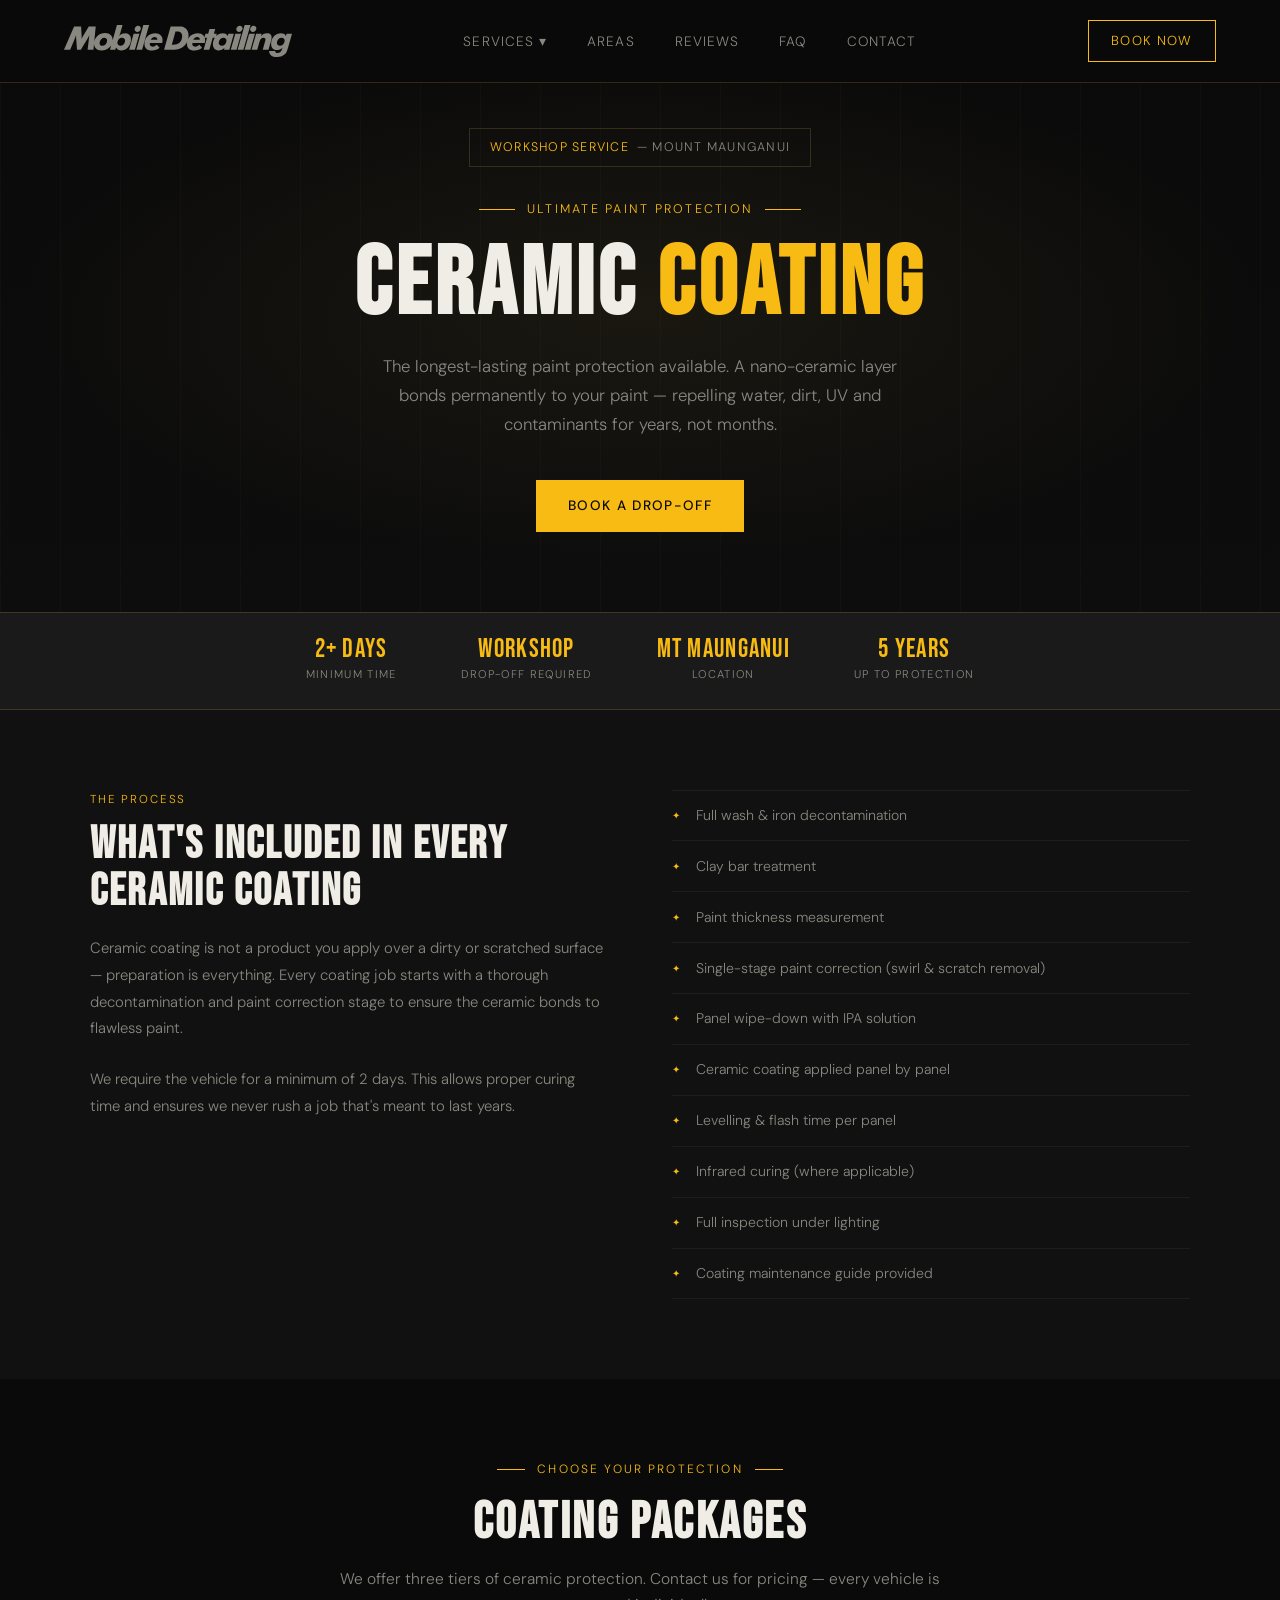
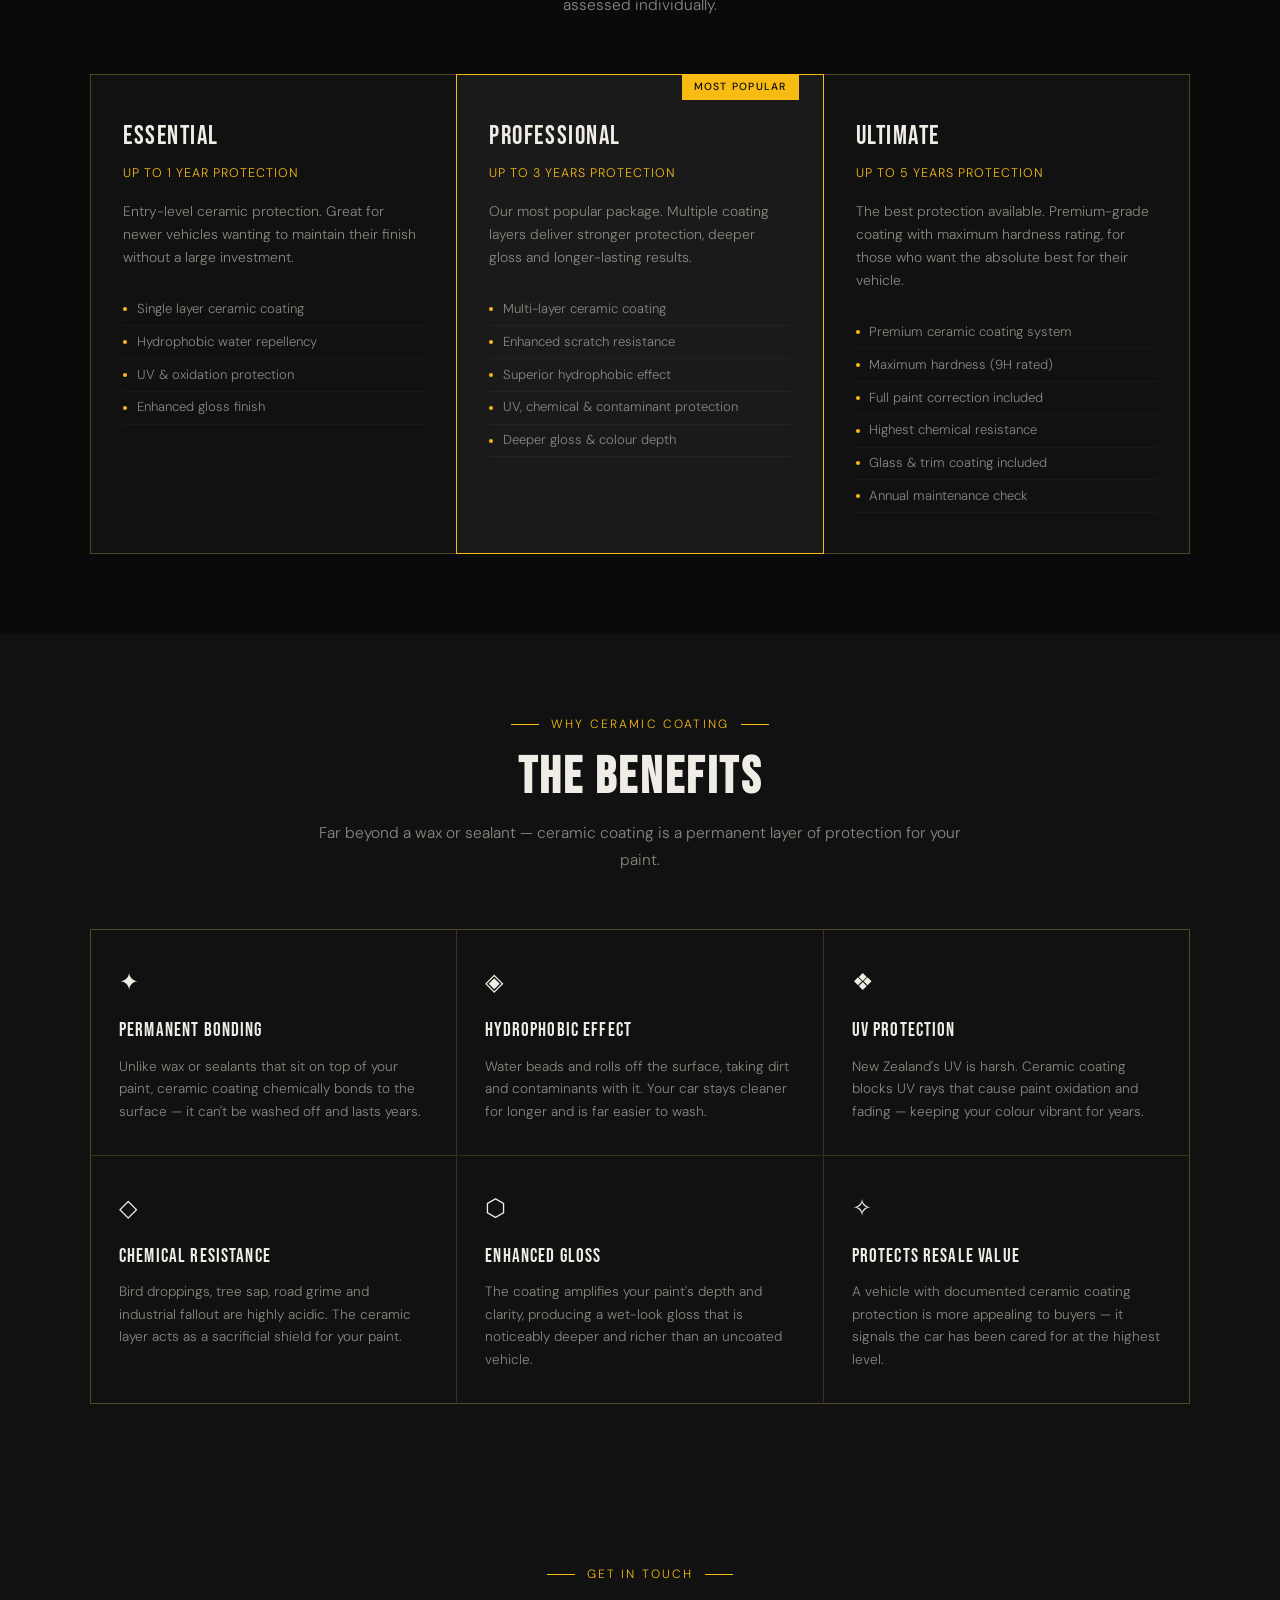
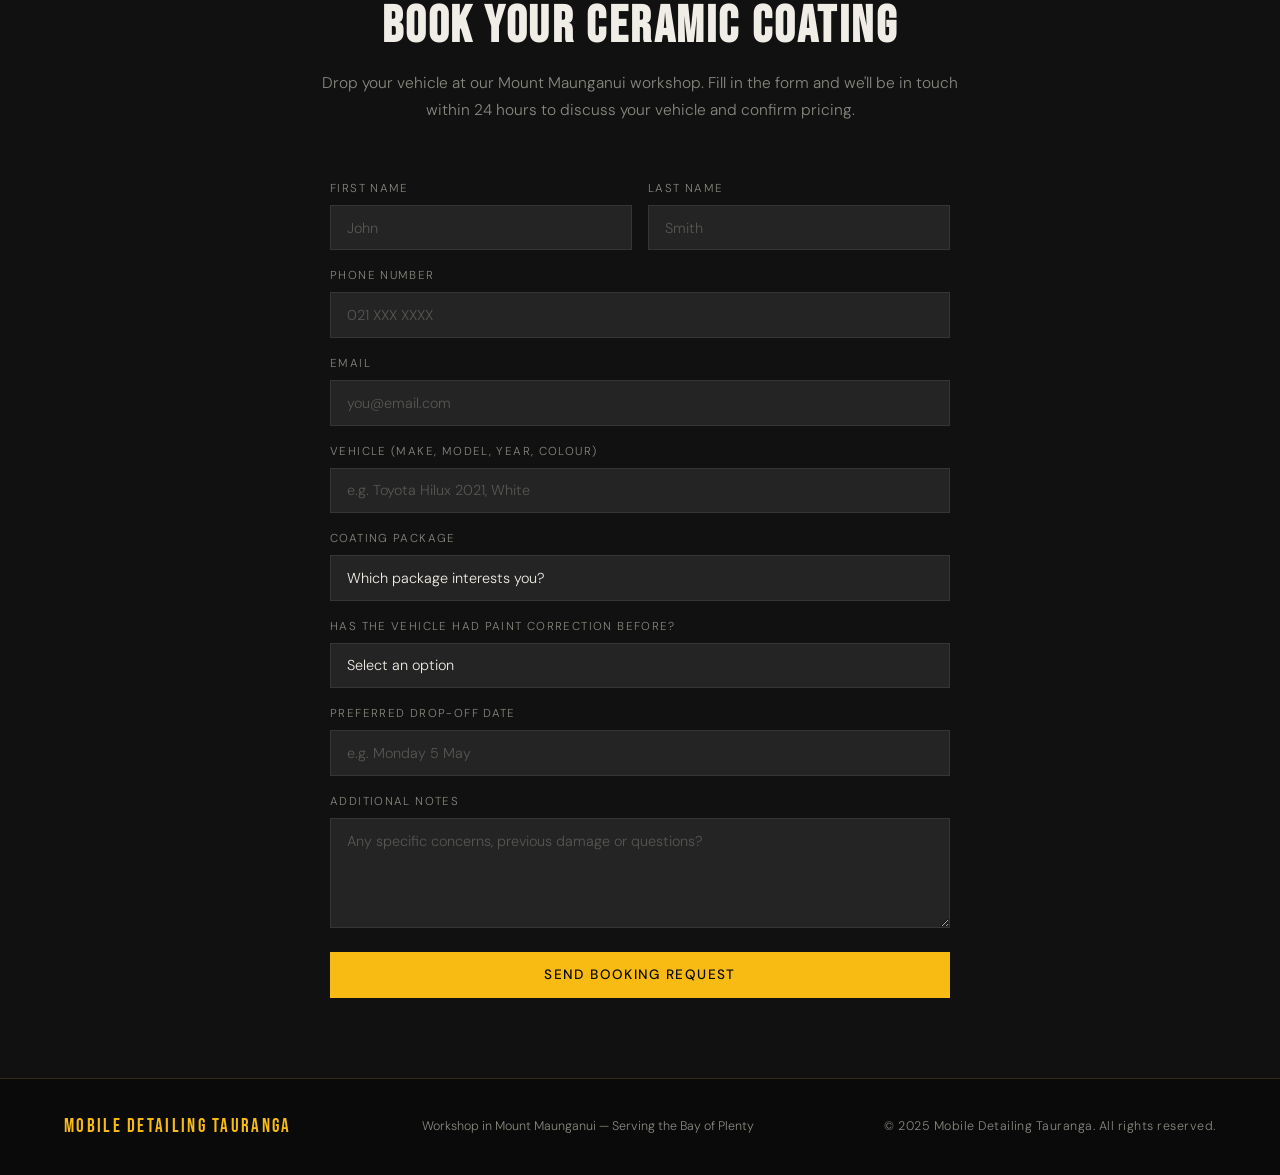
==== ceramic-coating.html @ 7127cea0 "new service menu" ====
<!DOCTYPE html>
<html lang="en">
<head>
  <meta charset="UTF-8" />
  <meta name="viewport" content="width=device-width, initial-scale=1.0" />
  <title>Ceramic Coating Tauranga | Mobile Detailing Tauranga</title>
  <meta name="description" content="Professional ceramic coating in Mount Maunganui. Long-lasting paint protection for your vehicle. Drop off at our Mount Maunganui workshop — minimum 2 days." />
  <meta name="robots" content="index, follow" />
  <link href="https://fonts.googleapis.com/css2?family=Bebas+Neue&family=DM+Sans:wght@300;400;500&display=swap" rel="stylesheet" />
  <link rel="stylesheet" href="css/styles.css" />
  <style>
    /* ── Page-specific styles ── */
    .service-hero {
      min-height: 60vh;
      display: flex;
      align-items: center;
      justify-content: center;
      text-align: center;
      position: relative;
      overflow: hidden;
      padding: 8rem 4rem 5rem;
    }
    .service-hero-bg {
      position: absolute; inset: 0;
      background:
        radial-gradient(ellipse 70% 60% at 50% 50%, rgba(201,168,76,0.08) 0%, transparent 70%),
        linear-gradient(to bottom, #0A0A0A 0%, #0D0D0D 100%);
    }
    .service-hero-lines {
      position: absolute; inset: 0; opacity: 0.03;
      background-image: repeating-linear-gradient(
        90deg, #C9A84C 0px, #C9A84C 1px, transparent 1px, transparent 60px
      );
    }
    .service-hero-content { position: relative; z-index: 2; max-width: 680px; }
    .service-hero-eyebrow {
      display: flex; align-items: center; justify-content: center;
      gap: 0.75rem; margin-bottom: 1.25rem;
    }
    .service-hero-eyebrow::before,
    .service-hero-eyebrow::after {
      content: ''; display: block; width: 36px; height: 1px; background: var(--gold);
    }
    .service-hero-eyebrow span {
      font-size: 0.78rem; letter-spacing: 0.18em;
      text-transform: uppercase; color: var(--gold);
    }
    .service-hero h1 {
      font-family: 'Bebas Neue', sans-serif;
      font-size: clamp(3.5rem, 8vw, 6rem);
      line-height: 0.95; letter-spacing: 0.04em;
      color: var(--text); margin-bottom: 1.25rem;
    }
    .service-hero h1 em { font-style: normal; color: var(--gold); }
    .service-hero p {
      font-size: 1.05rem; color: var(--text-muted);
      max-width: 520px; margin: 0 auto 2.5rem; font-weight: 300; line-height: 1.75;
    }
    .hero-badge {
      display: inline-flex; align-items: center; gap: 0.5rem;
      border: 1px solid var(--border); padding: 0.5rem 1.25rem;
      font-size: 0.78rem; letter-spacing: 0.1em; text-transform: uppercase;
      color: var(--text-muted); margin-bottom: 2rem;
    }
    .hero-badge span { color: var(--gold); }

    /* Content sections */
    .content-section { padding: 5rem 4rem; }
    .content-section.alt { background: var(--dark-2); }

    .two-col {
      display: grid; grid-template-columns: 1fr 1fr;
      gap: 4rem; align-items: start; max-width: 1100px; margin: 0 auto;
    }

    .content-label {
      font-size: 0.72rem; letter-spacing: 0.16em;
      text-transform: uppercase; color: var(--gold); margin-bottom: 0.75rem;
    }
    .content-title {
      font-family: 'Bebas Neue', sans-serif;
      font-size: clamp(2rem, 3.5vw, 2.8rem);
      letter-spacing: 0.05em; color: var(--text);
      line-height: 1.05; margin-bottom: 1.25rem;
    }
    .content-body {
      font-size: 0.93rem; color: var(--text-muted);
      line-height: 1.8; margin-bottom: 1.5rem;
    }

    /* Includes list */
    .includes-list { list-style: none; display: flex; flex-direction: column; gap: 0; }
    .includes-list li {
      display: flex; align-items: flex-start; gap: 1rem;
      padding: 0.9rem 0; border-bottom: 1px solid rgba(255,255,255,0.05);
      font-size: 0.88rem; color: var(--text-muted); line-height: 1.5;
    }
    .includes-list li:first-child { border-top: 1px solid rgba(255,255,255,0.05); }
    .includes-list li::before {
      content: '✦'; color: var(--gold); font-size: 0.6rem;
      flex-shrink: 0; margin-top: 0.25rem;
    }

    /* Benefits grid */
    .benefits-grid {
      display: grid; grid-template-columns: repeat(3, 1fr);
      gap: 1px; background: var(--border);
      border: 1px solid var(--border); margin-top: 3rem;
      max-width: 1100px; margin-left: auto; margin-right: auto;
    }
    .benefit-card { background: var(--dark-2); padding: 2rem 1.75rem; }
    .benefit-icon { font-size: 1.5rem; margin-bottom: 0.75rem; display: block; }
    .benefit-title {
      font-family: 'Bebas Neue', sans-serif; font-size: 1.2rem;
      letter-spacing: 0.06em; color: var(--text); margin-bottom: 0.5rem;
    }
    .benefit-desc { font-size: 0.85rem; color: var(--text-muted); line-height: 1.65; }

    /* Protection tiers */
    .tiers-grid {
      display: grid; grid-template-columns: repeat(3, 1fr);
      gap: 1px; background: var(--border); border: 1px solid var(--border);
      max-width: 1100px; margin: 3rem auto 0;
    }
    .tier-card {
      background: var(--dark-2); padding: 2.5rem 2rem;
      position: relative; transition: background 0.2s;
    }
    .tier-card.featured {
      background: var(--dark-3); border: 1px solid var(--gold); margin: -1px; z-index: 1;
    }
    .tier-badge {
      position: absolute; top: -1px; right: 1.5rem;
      background: var(--gold); color: var(--dark);
      font-size: 0.65rem; letter-spacing: 0.12em;
      text-transform: uppercase; font-weight: 500; padding: 0.25rem 0.75rem;
    }
    .tier-name {
      font-family: 'Bebas Neue', sans-serif; font-size: 1.6rem;
      letter-spacing: 0.06em; color: var(--text); margin-bottom: 0.25rem;
    }
    .tier-duration {
      font-size: 0.78rem; letter-spacing: 0.08em;
      text-transform: uppercase; color: var(--gold); margin-bottom: 1rem;
    }
    .tier-desc {
      font-size: 0.87rem; color: var(--text-muted);
      line-height: 1.65; margin-bottom: 1.5rem;
    }
    .tier-features { list-style: none; }
    .tier-features li {
      font-size: 0.82rem; color: var(--text-muted);
      padding: 0.3rem 0; border-bottom: 1px solid rgba(255,255,255,0.04);
      display: flex; align-items: center; gap: 0.6rem;
    }
    .tier-features li::before {
      content: ''; display: block; width: 4px; height: 4px;
      background: var(--gold); border-radius: 50%; flex-shrink: 0;
    }

    /* Info bar */
    .info-bar {
      background: var(--dark-3);
      border-top: 1px solid var(--border); border-bottom: 1px solid var(--border);
      padding: 1.5rem 4rem; display: flex; justify-content: center;
      gap: 4rem; flex-wrap: wrap;
    }
    .info-item { text-align: center; }
    .info-value {
      font-family: 'Bebas Neue', sans-serif; font-size: 1.6rem;
      color: var(--gold); letter-spacing: 0.05em; line-height: 1;
    }
    .info-label {
      font-size: 0.7rem; letter-spacing: 0.12em;
      text-transform: uppercase; color: var(--text-muted); margin-top: 0.2rem;
    }

    /* Contact form section */
    .form-section { padding: 5rem 4rem; background: var(--dark-2); }
    .form-inner { max-width: 620px; margin: 0 auto; }

    @media (max-width: 900px) {
      .service-hero { padding: 7rem 1.5rem 4rem; min-height: auto; }
      .content-section { padding: 4rem 1.5rem; }
      .two-col { grid-template-columns: 1fr; gap: 2.5rem; }
      .benefits-grid, .tiers-grid { grid-template-columns: 1fr; }
      .tier-card.featured { margin: 0; }
      .info-bar { padding: 1.5rem; gap: 2rem; }
      .form-section { padding: 4rem 1.5rem; }
    }
  </style>
</head>
<body>

  <!-- ====== NAVIGATION ====== -->
  <nav>
    <a href="dev.html" class="nav-logo">
      <img src="images/logo.svg" alt="Mobile Detailing Tauranga" height="40" />
    </a>
    <ul class="nav-links">
      <li class="nav-dropdown">
        <a href="#" class="nav-dropdown-toggle">Services ▾</a>
        <ul class="dropdown-menu">
          <li><a href="dev.html#services">Interior & Exterior Detailing</a></li>
          <li><a href="cut-and-polish.html">Cut & Polish</a></li>
          <li><a href="ceramic-coating.html">Ceramic Coating</a></li>
        </ul>
      </li>
      <li><a href="dev.html#areas">Areas</a></li>
      <li><a href="dev.html#testimonials">Reviews</a></li>
      <li><a href="dev.html#faq">FAQ</a></li>
      <li><a href="dev.html#contact">Contact</a></li>
    </ul>
    <a href="#booking" class="nav-cta">Book Now</a>
  </nav>


  <!-- ====== HERO ====== -->
  <section class="service-hero">
    <div class="service-hero-bg"></div>
    <div class="service-hero-lines"></div>
    <div class="service-hero-content">
      <div class="hero-badge"><span>Workshop Service</span> — Mount Maunganui</div>
      <div class="service-hero-eyebrow"><span>Ultimate Paint Protection</span></div>
      <h1>Ceramic <em>Coating</em></h1>
      <p>The longest-lasting paint protection available. A nano-ceramic layer bonds permanently to your paint — repelling water, dirt, UV and contaminants for years, not months.</p>
      <a href="#booking" class="btn-primary">Book a Drop-Off</a>
    </div>
  </section>


  <!-- ====== INFO BAR ====== -->
  <div class="info-bar">
    <div class="info-item">
      <div class="info-value">2+ Days</div>
      <div class="info-label">Minimum Time</div>
    </div>
    <div class="info-item">
      <div class="info-value">Workshop</div>
      <div class="info-label">Drop-Off Required</div>
    </div>
    <div class="info-item">
      <div class="info-value">Mt Maunganui</div>
      <div class="info-label">Location</div>
    </div>
    <div class="info-item">
      <div class="info-value">5 Years</div>
      <div class="info-label">Up To Protection</div>
    </div>
  </div>


  <!-- ====== WHAT'S INCLUDED ====== -->
  <section class="content-section alt">
    <div class="two-col">
      <div>
        <div class="content-label">The Process</div>
        <h2 class="content-title">What's Included in Every Ceramic Coating</h2>
        <p class="content-body">Ceramic coating is not a product you apply over a dirty or scratched surface — preparation is everything. Every coating job starts with a thorough decontamination and paint correction stage to ensure the ceramic bonds to flawless paint.</p>
        <p class="content-body">We require the vehicle for a minimum of 2 days. This allows proper curing time and ensures we never rush a job that's meant to last years.</p>
      </div>
      <div>
        <ul class="includes-list">
          <li>Full wash & iron decontamination</li>
          <li>Clay bar treatment</li>
          <li>Paint thickness measurement</li>
          <li>Single-stage paint correction (swirl & scratch removal)</li>
          <li>Panel wipe-down with IPA solution</li>
          <li>Ceramic coating applied panel by panel</li>
          <li>Levelling & flash time per panel</li>
          <li>Infrared curing (where applicable)</li>
          <li>Full inspection under lighting</li>
          <li>Coating maintenance guide provided</li>
        </ul>
      </div>
    </div>
  </section>


  <!-- ====== PROTECTION TIERS ====== -->
  <section class="content-section">
    <div class="section-eyebrow"><span>Choose Your Protection</span></div>
    <h2 class="section-title">Coating Packages</h2>
    <p class="section-sub">We offer three tiers of ceramic protection. Contact us for pricing — every vehicle is assessed individually.</p>

    <div class="tiers-grid">
      <div class="tier-card">
        <div class="tier-name">Essential</div>
        <div class="tier-duration">Up to 1 Year Protection</div>
        <p class="tier-desc">Entry-level ceramic protection. Great for newer vehicles wanting to maintain their finish without a large investment.</p>
        <ul class="tier-features">
          <li>Single layer ceramic coating</li>
          <li>Hydrophobic water repellency</li>
          <li>UV & oxidation protection</li>
          <li>Enhanced gloss finish</li>
        </ul>
      </div>
      <div class="tier-card featured">
        <div class="tier-badge">Most Popular</div>
        <div class="tier-name">Professional</div>
        <div class="tier-duration">Up to 3 Years Protection</div>
        <p class="tier-desc">Our most popular package. Multiple coating layers deliver stronger protection, deeper gloss and longer-lasting results.</p>
        <ul class="tier-features">
          <li>Multi-layer ceramic coating</li>
          <li>Enhanced scratch resistance</li>
          <li>Superior hydrophobic effect</li>
          <li>UV, chemical & contaminant protection</li>
          <li>Deeper gloss & colour depth</li>
        </ul>
      </div>
      <div class="tier-card">
        <div class="tier-name">Ultimate</div>
        <div class="tier-duration">Up to 5 Years Protection</div>
        <p class="tier-desc">The best protection available. Premium-grade coating with maximum hardness rating, for those who want the absolute best for their vehicle.</p>
        <ul class="tier-features">
          <li>Premium ceramic coating system</li>
          <li>Maximum hardness (9H rated)</li>
          <li>Full paint correction included</li>
          <li>Highest chemical resistance</li>
          <li>Glass & trim coating included</li>
          <li>Annual maintenance check</li>
        </ul>
      </div>
    </div>
  </section>


  <!-- ====== BENEFITS ====== -->
  <section class="content-section alt">
    <div class="section-eyebrow"><span>Why Ceramic Coating</span></div>
    <h2 class="section-title">The Benefits</h2>
    <p class="section-sub">Far beyond a wax or sealant — ceramic coating is a permanent layer of protection for your paint.</p>

    <div class="benefits-grid">
      <div class="benefit-card">
        <span class="benefit-icon">✦</span>
        <div class="benefit-title">Permanent Bonding</div>
        <p class="benefit-desc">Unlike wax or sealants that sit on top of your paint, ceramic coating chemically bonds to the surface — it can't be washed off and lasts years.</p>
      </div>
      <div class="benefit-card">
        <span class="benefit-icon">◈</span>
        <div class="benefit-title">Hydrophobic Effect</div>
        <p class="benefit-desc">Water beads and rolls off the surface, taking dirt and contaminants with it. Your car stays cleaner for longer and is far easier to wash.</p>
      </div>
      <div class="benefit-card">
        <span class="benefit-icon">❖</span>
        <div class="benefit-title">UV Protection</div>
        <p class="benefit-desc">New Zealand's UV is harsh. Ceramic coating blocks UV rays that cause paint oxidation and fading — keeping your colour vibrant for years.</p>
      </div>
      <div class="benefit-card">
        <span class="benefit-icon">◇</span>
        <div class="benefit-title">Chemical Resistance</div>
        <p class="benefit-desc">Bird droppings, tree sap, road grime and industrial fallout are highly acidic. The ceramic layer acts as a sacrificial shield for your paint.</p>
      </div>
      <div class="benefit-card">
        <span class="benefit-icon">⬡</span>
        <div class="benefit-title">Enhanced Gloss</div>
        <p class="benefit-desc">The coating amplifies your paint's depth and clarity, producing a wet-look gloss that is noticeably deeper and richer than an uncoated vehicle.</p>
      </div>
      <div class="benefit-card">
        <span class="benefit-icon">✧</span>
        <div class="benefit-title">Protects Resale Value</div>
        <p class="benefit-desc">A vehicle with documented ceramic coating protection is more appealing to buyers — it signals the car has been cared for at the highest level.</p>
      </div>
    </div>
  </section>


  <!-- ====== BOOKING FORM ====== -->
  <section class="form-section" id="booking">
    <div class="section-eyebrow"><span>Get In Touch</span></div>
    <h2 class="section-title">Book Your Ceramic Coating</h2>
    <p class="section-sub">Drop your vehicle at our Mount Maunganui workshop. Fill in the form and we'll be in touch within 24 hours to discuss your vehicle and confirm pricing.</p>

    <div class="form-inner">
      <form class="contact-form" onsubmit="handleSubmit(event)">
        <div class="form-row">
          <div class="form-group">
            <label class="form-label">First Name</label>
            <input type="text" class="form-input" placeholder="John" required />
          </div>
          <div class="form-group">
            <label class="form-label">Last Name</label>
            <input type="text" class="form-input" placeholder="Smith" />
          </div>
        </div>
        <div class="form-group">
          <label class="form-label">Phone Number</label>
          <input type="tel" class="form-input" placeholder="021 XXX XXXX" required />
        </div>
        <div class="form-group">
          <label class="form-label">Email</label>
          <input type="email" class="form-input" placeholder="you@email.com" />
        </div>
        <div class="form-group">
          <label class="form-label">Vehicle (Make, Model, Year, Colour)</label>
          <input type="text" class="form-input" placeholder="e.g. Toyota Hilux 2021, White" required />
        </div>
        <div class="form-group">
          <label class="form-label">Coating Package</label>
          <select class="form-select">
            <option value="" disabled selected>Which package interests you?</option>
            <option>Essential — up to 1 year</option>
            <option>Professional — up to 3 years</option>
            <option>Ultimate — up to 5 years</option>
            <option>Not sure — please advise</option>
          </select>
        </div>
        <div class="form-group">
          <label class="form-label">Has the vehicle had paint correction before?</label>
          <select class="form-select">
            <option value="" disabled selected>Select an option</option>
            <option>Yes, recently corrected</option>
            <option>No — correction needed first</option>
            <option>Not sure</option>
          </select>
        </div>
        <div class="form-group">
          <label class="form-label">Preferred Drop-Off Date</label>
          <input type="text" class="form-input" placeholder="e.g. Monday 5 May" />
        </div>
        <div class="form-group">
          <label class="form-label">Additional Notes</label>
          <textarea class="form-textarea" placeholder="Any specific concerns, previous damage or questions?"></textarea>
        </div>
        <button type="submit" class="btn-primary" style="margin-top:0.5rem; width:100%;">Send Booking Request</button>
      </form>
    </div>
  </section>


  <!-- ====== FOOTER ====== -->
  <footer>
    <div class="footer-logo">Mobile Detailing Tauranga</div>
    <div class="footer-area">Workshop in Mount Maunganui — Serving the Bay of Plenty</div>
    <div class="footer-copy">© 2025 Mobile Detailing Tauranga. All rights reserved.</div>
  </footer>

  <script src="js/main.js"></script>

</body>
</html>
---- css/styles.css ----
/* ============================================================
   MOBILE DETAILING TAURANGA — styles.css
   ------------------------------------------------------------
   Sections in this file:
   1.  Base & Variables
   2.  Navigation
   3.  Hero
   4.  Stats Bar
   5.  Section Shared Styles
   6.  Services
   7.  Areas We Serve
   8.  Testimonials
   9.  FAQ
   10. Contact
   11. Footer
   12. Animations
   13. Responsive (mobile)
   ============================================================ */


/* ============================================================
   1. BASE & VARIABLES
   ============================================================ */

*, *::before, *::after { box-sizing: border-box; margin: 0; padding: 0; }

:root {
  --gold: #f8bb14;
  --gold-light: #E2C47A;
  --dark: #0A0A0A;
  --dark-2: #111111;
  --dark-3: #1A1A1A;
  --dark-4: #242424;
  --text: #F0EDE6;
  --text-muted: #888880;
  --border: rgba(201,168,76,0.2);
}

html { scroll-behavior: smooth; }

body {
  background: var(--dark);
  color: var(--text);
  font-family: 'DM Sans', sans-serif;
  font-weight: 300;
  line-height: 1.7;
  overflow-x: hidden;
}


/* ============================================================
   2. NAVIGATION
   ============================================================ */

nav {
  position: fixed;
  top: 0; left: 0; right: 0;
  z-index: 100;
  display: flex;
  align-items: center;
  justify-content: space-between;
  padding: 1.25rem 4rem;
  background: rgba(10,10,10,0.92);
  backdrop-filter: blur(12px);
  border-bottom: 1px solid var(--border);
}

.nav-logo {
  display: flex;
  align-items: center;
  text-decoration: none;
}
 
.nav-logo img {
  height: 32px;
  width: auto;
  display: block;
}

.nav-links { display: flex; gap: 2.5rem; list-style: none; }
.nav-links a {
  text-decoration: none;
  color: var(--text-muted);
  font-size: 0.85rem;
  letter-spacing: 0.08em;
  text-transform: uppercase;
  transition: color 0.2s;
}
.nav-links a:hover { color: var(--gold); }

.nav-cta {
  background: transparent;
  border: 1px solid var(--gold);
  color: var(--gold);
  padding: 0.55rem 1.4rem;
  font-family: 'DM Sans', sans-serif;
  font-size: 0.82rem;
  letter-spacing: 0.1em;
  text-transform: uppercase;
  cursor: pointer;
  transition: background 0.2s, color 0.2s;
  text-decoration: none;
}
.nav-cta:hover { background: var(--gold); color: var(--dark); }

/* Nav dropdown */
.nav-dropdown { position: relative; }

.nav-dropdown-toggle { cursor: pointer; }

.dropdown-menu {
  display: none;
  position: absolute;
  top: 100%;
  left: 50%;
  transform: translateX(-50%);
  padding-top: 0.75rem;
  background: transparent;
  list-style: none;
  min-width: 220px;
  z-index: 200;
}

.dropdown-menu::before {
  content: '';
  display: block;
  position: absolute;
  top: 0.75rem;
  left: 0;
  right: 0;
  bottom: 0;
  background: var(--dark-2);
  border: 1px solid var(--border);
  z-index: -1;
}

.dropdown-menu li { position: relative; z-index: 1; }

.dropdown-menu li a {
  display: block;
  padding: 0.85rem 1.25rem;
  font-size: 0.82rem;
  letter-spacing: 0.06em;
  color: var(--text-muted) !important;
  text-transform: none !important;
  border-bottom: 1px solid rgba(255,255,255,0.04);
  transition: background 0.15s, color 0.15s;
}

.dropdown-menu li:last-child a { border-bottom: none; }

.dropdown-menu li a:hover {
  background: var(--dark-3);
  color: var(--gold) !important;
}

.nav-dropdown:hover .dropdown-menu { display: block; }


/* ============================================================
   3. HERO
   ============================================================ */

.hero {
  min-height: 100vh;
  display: flex;
  align-items: center;
  position: relative;
  overflow: hidden;
  padding: 0 4rem;
  justify-content: center;
  text-align: center;
}

.hero-bg {
  position: absolute;
  inset: 0;
  background:
    radial-gradient(ellipse 60% 50% at 70% 50%, rgba(201,168,76,0.07) 0%, transparent 70%),
    linear-gradient(to bottom, #0A0A0A 0%, #0D0D0D 100%);
}

.hero-lines {
  position: absolute;
  top: 0; right: 0;
  width: 55%;
  height: 100%;
  opacity: 0.04;
  background-image: repeating-linear-gradient(
    90deg,
    #C9A84C 0px,
    #C9A84C 1px,
    transparent 1px,
    transparent 60px
  );
}

.hero-content {
  position: relative;
  z-index: 2;
  max-width: 880px;
}

.hero-eyebrow {
  display: flex;
  align-items: center;
  gap: 0.75rem;
  margin-bottom: 1.5rem;
  justify-content: center;
}
.hero-eyebrow span {
  font-size: 0.78rem;
  letter-spacing: 0.18em;
  text-transform: uppercase;
  color: var(--gold);
}
.hero-eyebrow::before {
  content: '';
  display: block;
  width: 36px;
  height: 1px;
  background: var(--gold);
}

.hero-eyebrow::after {
  content: '';
  display: block;
  width: 36px;
  height: 1px;
  background: var(--gold);
}

.hero h1 {
  font-family: 'Bebas Neue', sans-serif;
  font-size: clamp(4rem, 8vw, 7rem);
  line-height: 0.95;
  letter-spacing: 0.04em;
  color: var(--text);
  margin-bottom: 1.5rem;
}

.hero h1 em {
  font-style: normal;
  color: var(--gold);
}

.hero-logo {
  width: 100%;
  max-width: 520px;
  height: auto;
  display: block;
  margin: 0 auto 1.5rem;
}

.hero p {
  font-size: 1.05rem;
  color: var(--text-muted);
  max-width: 660px;
  margin-bottom: 2.5rem;
  font-weight: 300;
  margin: 0 auto 2.5rem;
}

.hero-actions { 
  display: flex; 
  gap: 1rem; 
  align-items: center; 
  justify-content: center;
}

.btn-primary {
  background: var(--gold);
  color: var(--dark);
  border: none;
  padding: 0.9rem 2rem;
  font-family: 'DM Sans', sans-serif;
  font-size: 0.85rem;
  font-weight: 500;
  letter-spacing: 0.1em;
  text-transform: uppercase;
  cursor: pointer;
  text-decoration: none;
  transition: background 0.2s, transform 0.15s;
  display: inline-block;
}
.btn-primary:hover { background: var(--gold-light); transform: translateY(-1px); }

.btn-ghost {
  background: transparent;
  color: var(--text-muted);
  border: 1px solid rgba(255,255,255,0.1);
  padding: 0.9rem 2rem;
  font-family: 'DM Sans', sans-serif;
  font-size: 0.85rem;
  letter-spacing: 0.1em;
  text-transform: uppercase;
  cursor: pointer;
  text-decoration: none;
  transition: border-color 0.2s, color 0.2s;
  display: inline-block;
}
.btn-ghost:hover { border-color: var(--gold); color: var(--gold); }


/* ============================================================
   4. STATS BAR
   ============================================================ */

.stats-bar {
  background: var(--dark-3);
  border-top: 1px solid var(--border);
  border-bottom: 1px solid var(--border);
  padding: 1.75rem 4rem;
  display: flex;
  justify-content: center;
  gap: 5rem;
}

.stat { text-align: center; }

.stat-number {
  font-family: 'Bebas Neue', sans-serif;
  font-size: 2.2rem;
  letter-spacing: 0.05em;
  color: var(--gold);
  line-height: 1;
}

.stat-label {
  font-size: 0.72rem;
  letter-spacing: 0.14em;
  text-transform: uppercase;
  color: var(--text-muted);
  margin-top: 0.25rem;
}


/* ============================================================
   4b. LOGO TICKER
   ============================================================ */

.logo-ticker {
  background: var(--dark-3);
  border-top: 1px solid var(--border);
  border-bottom: 1px solid var(--border);
  padding: 1.75rem 0;
  overflow: hidden;
  position: relative;
}

/* Fade edges left and right */
.logo-ticker::before,
.logo-ticker::after {
  content: '';
  position: absolute;
  top: 0;
  width: 120px;
  height: 100%;
  z-index: 2;
  pointer-events: none;
}
.logo-ticker::before {
  left: 0;
  background: linear-gradient(to right, var(--dark-3), transparent);
}
.logo-ticker::after {
  right: 0;
  background: linear-gradient(to left, var(--dark-3), transparent);
}

.ticker-track {
  display: flex;
  align-items: center;
  gap: 4rem;
  width: max-content;
  animation: ticker-scroll 25s linear infinite;
}

.ticker-track:hover {
  animation-play-state: paused;
}

.ticker-item {
  display: flex;
  align-items: center;
  justify-content: center;
  flex-shrink: 0;
}

.ticker-item img {
  height: 36px;
  width: auto;
  opacity: 0.5;
  filter: grayscale(100%) brightness(1.5);
  transition: opacity 0.2s, filter 0.2s;
}

.ticker-item img:hover {
  opacity: 1;
  filter: grayscale(0%) brightness(1);
}

@keyframes ticker-scroll {
  0%   { transform: translateX(0); }
  100% { transform: translateX(-50%); }
}


/* ============================================================
   5. SECTION SHARED STYLES
   ============================================================ */

section { padding: 6rem 4rem; }

.section-eyebrow {
  display: flex;
  align-items: center;
  gap: 0.75rem;
  margin-bottom: 1rem;
  justify-content: center;
}
.section-eyebrow span {
  font-size: 0.75rem;
  letter-spacing: 0.18em;
  text-transform: uppercase;
  color: var(--gold);
}
.section-eyebrow::before {
  content: '';
  display: block;
  width: 28px;
  height: 1px;
  background: var(--gold);
}
.section-eyebrow::after {
  content: '';
  display: block;
  width: 28px;
  height: 1px;
  background: var(--gold);
}

.section-title {
  font-family: 'Bebas Neue', sans-serif;
  font-size: clamp(2.4rem, 4vw, 3.5rem);
  letter-spacing: 0.05em;
  color: var(--text);
  margin-bottom: 1rem;
  line-height: 1.05;
  text-align: center;
}

.section-sub {
  color: var(--text-muted);
  font-size: 0.97rem;
  max-width: 660px;
  margin: 0 auto 3.5rem;
  text-align: center;
}


/* ============================================================
   6. SERVICES
   ============================================================ */

#services { background: var(--dark-2); }

/* Vehicle size tabs */
.vehicle-tabs {
  display: flex;
  gap: 1px;
  background: var(--border);
  border: 1px solid var(--border);
  margin-top: 3.5rem;
  margin-bottom: 1.5rem;
  max-width: 800px;
  margin-left: auto;
  margin-right: auto;
  justify-content: center;
  text-align: center;
  align-items: center;
}
 
.vehicle-tab {
  flex: 1;
  display: flex;
  flex-direction: column;
  align-items: center;
  gap: 0.15rem;
  padding: 1.5rem 0.75rem;
  background: var(--dark-3);
  border: none;
  cursor: pointer;
  transition: background 0.2s;
}
 
.vehicle-tab:hover { background: var(--dark-4); }
 
.vehicle-tab.active {
  background: var(--dark);
  box-shadow: inset 0 -3px 0 var(--gold);
}
 
.tab-icon { font-size: 1.1rem; }
 
.tab-label {
  font-family: 'Bebas Neue', sans-serif;
  font-size: 0.95rem;
  letter-spacing: 0.1em;
  color: var(--text-muted);
}
 
.vehicle-tab.active .tab-label { color: var(--gold); }
 
.tab-sub {
  font-size: 0.65rem;
  color: var(--text-muted);
  letter-spacing: 0.06em;
}
 
/* Tab panels */
.tab-panel { display: none; }
.tab-panel.active { display: grid; }

.services-grid {
  grid-template-columns: repeat(3, 1fr);
  gap: 1px;
  background: var(--border);
  border: 1px solid var(--border);
}

.service-card {
  background: var(--dark-2);
  padding: 2.5rem 2rem;
  position: relative;
  transition: background 0.2s;
}
.service-card:hover { background: var(--dark-3); }

.service-icon {
  font-size: 1.8rem;
  margin-bottom: 1.25rem;
  display: block;
}

.service-name {
  font-family: 'Bebas Neue', sans-serif;
  font-size: 1.5rem;
  letter-spacing: 0.06em;
  color: var(--text);
  margin-bottom: 0.5rem;
}

.service-desc {
  font-size: 0.88rem;
  color: var(--text-muted);
  margin-bottom: 1.5rem;
  line-height: 1.6;
}

.service-includes {
  list-style: none;
  margin-bottom: 1.75rem;
}
.service-includes li {
  font-size: 0.82rem;
  color: var(--text-muted);
  padding: 0.3rem 0;
  border-bottom: 1px solid rgba(255,255,255,0.04);
  display: flex;
  align-items: center;
  gap: 0.6rem;
}
.service-includes li::before {
  content: '';
  display: block;
  width: 4px;
  height: 4px;
  background: var(--gold);
  border-radius: 50%;
  flex-shrink: 0;
}

.service-price {
  font-family: 'Bebas Neue', sans-serif;
  font-size: 2rem;
  color: var(--gold);
  letter-spacing: 0.04em;
}
.service-price span {
  font-family: 'DM Sans', sans-serif;
  font-size: 0.8rem;
  color: var(--text-muted);
  font-weight: 300;
  letter-spacing: 0.06em;
}

.service-card.featured {
  background: var(--dark-3);
  border: 1px solid var(--gold);
  margin: -1px;
  z-index: 1;
}

.featured-badge {
  position: absolute;
  top: -1px; right: 1.5rem;
  background: var(--gold);
  color: var(--dark);
  font-size: 0.75rem;
  letter-spacing: 0.12em;
  text-transform: uppercase;
  font-weight: 500;
  padding: 0.25rem 0.75rem;
}


/* ============================================================
   7. AREAS WE SERVE
   ============================================================ */

.areas-grid {
  display: grid;
  grid-template-columns: repeat(auto-fit, minmax(200px, 1fr));
  gap: 1px;
  background: var(--border);
  border: 1px solid var(--border);
  margin-top: 2.5rem;
}

.area-card {
  background: var(--dark-3);
  padding: 1.75rem 1.5rem;
}

.area-name {
  font-family: 'Bebas Neue', sans-serif;
  font-size: 1.2rem;
  letter-spacing: 0.06em;
  color: var(--gold);
  margin-bottom: 0.4rem;
}

.area-suburbs {
  font-size: 0.84rem;
  color: var(--text-muted);
  line-height: 1.6;
}


/* ============================================================
   8. TESTIMONIALS
   ============================================================ */

#testimonials { background: var(--dark); }

.testimonials-grid {
  display: grid;
  grid-template-columns: repeat(3, 1fr);
  gap: 1.25rem;
  margin-top: 3.5rem;
}

.testimonial-card {
  background: var(--dark-3);
  border: 1px solid var(--border);
  padding: 2rem 1.75rem;
}

.stars {
  color: var(--gold);
  font-size: 0.9rem;
  letter-spacing: 0.1em;
  margin-bottom: 1rem;
}

.testimonial-text {
  font-size: 0.92rem;
  color: var(--text-muted);
  line-height: 1.75;
  margin-bottom: 1.5rem;
  font-style: italic;
}

.testimonial-author {
  display: flex;
  align-items: center;
  gap: 0.75rem;
}

.author-avatar {
  width: 36px;
  height: 36px;
  border-radius: 50%;
  background: var(--dark-4);
  border: 1px solid var(--border);
  display: flex;
  align-items: center;
  justify-content: center;
  font-size: 0.78rem;
  font-weight: 500;
  color: var(--gold);
  flex-shrink: 0;
}

.author-name {
  font-size: 0.85rem;
  font-weight: 500;
  color: var(--text);
}
.author-location {
  font-size: 0.75rem;
  color: var(--text-muted);
}


/* ============================================================
   9. FAQ
   ============================================================ */

.faq-list {
  max-width: 720px;
  margin-top: 2.5rem;
}

.faq-item {
  border-top: 1px solid var(--border);
  padding: 1.25rem 0;
}

.faq-item:last-child {
  border-bottom: 1px solid var(--border);
}

.faq-item summary {
  font-size: 0.97rem;
  font-weight: 500;
  color: var(--text);
  cursor: pointer;
  list-style: none;
  display: flex;
  justify-content: space-between;
  align-items: center;
}

.faq-item summary .faq-icon {
  color: var(--gold);
  font-size: 1.2rem;
  flex-shrink: 0;
}

.faq-item p {
  font-size: 0.88rem;
  color: var(--text-muted);
  margin-top: 0.75rem;
  line-height: 1.75;
}


/* ============================================================
   10. CONTACT
   ============================================================ */

#contact { background: var(--dark-2); }

.contact-layout {
  display: grid;
  grid-template-columns: 1fr 1fr;
  gap: 5rem;
  align-items: start;
  margin-top: 3.5rem;
}

.contact-info h3 {
  font-family: 'Bebas Neue', sans-serif;
  font-size: 1.4rem;
  letter-spacing: 0.06em;
  color: var(--text);
  margin-bottom: 0.5rem;
}
.contact-info p {
  font-size: 0.9rem;
  color: var(--text-muted);
  margin-bottom: 2rem;
}

.contact-detail {
  display: flex;
  align-items: center;
  gap: 1rem;
  padding: 1rem 0;
  border-bottom: 1px solid rgba(255,255,255,0.06);
}

.contact-detail-icon {
  width: 38px;
  height: 38px;
  background: var(--dark-4);
  border: 1px solid var(--border);
  display: flex;
  align-items: center;
  justify-content: center;
  font-size: 0.9rem;
  flex-shrink: 0;
}

.contact-detail-label {
  font-size: 0.72rem;
  letter-spacing: 0.1em;
  text-transform: uppercase;
  color: var(--text-muted);
}

.contact-detail-value {
  font-size: 0.9rem;
  color: var(--text);
}

.contact-form { display: flex; flex-direction: column; gap: 1rem; }

.form-group { display: flex; flex-direction: column; gap: 0.4rem; }

.form-label {
  font-size: 0.72rem;
  letter-spacing: 0.12em;
  text-transform: uppercase;
  color: var(--text-muted);
}

.form-input,
.form-select,
.form-textarea {
  background: var(--dark-4);
  border: 1px solid rgba(255,255,255,0.08);
  color: var(--text);
  padding: 0.8rem 1rem;
  font-family: 'DM Sans', sans-serif;
  font-size: 0.9rem;
  font-weight: 300;
  outline: none;
  transition: border-color 0.2s;
  width: 100%;
  appearance: none;
  -webkit-appearance: none;
}
.form-input:focus,
.form-select:focus,
.form-textarea:focus { border-color: var(--gold); }

.form-input::placeholder,
.form-textarea::placeholder { color: rgba(136,135,128,0.5); }

.form-select option { background: var(--dark-4); }

.form-textarea { resize: vertical; min-height: 110px; }

.form-row { display: grid; grid-template-columns: 1fr 1fr; gap: 1rem; }


/* ============================================================
   11. FOOTER
   ============================================================ */

footer {
  background: var(--dark);
  border-top: 1px solid var(--border);
  padding: 2rem 4rem;
  display: flex;
  align-items: center;
  justify-content: space-between;
}

.footer-logo {
  font-family: 'Bebas Neue', sans-serif;
  font-size: 1.2rem;
  letter-spacing: 0.12em;
  color: var(--gold);
}

.footer-area {
  font-size: 0.78rem;
  color: var(--text-muted);
  text-align: center;
}

.footer-copy {
  font-size: 0.78rem;
  color: var(--text-muted);
  letter-spacing: 0.04em;
}


/* ============================================================
   12. ANIMATIONS
   ============================================================ */

@keyframes fadeUp {
  from { opacity: 0; transform: translateY(24px); }
  to   { opacity: 1; transform: translateY(0); }
}

.hero-content > * {
  opacity: 0;
  animation: fadeUp 0.7s ease forwards;
}
.hero-eyebrow  { animation-delay: 0.1s; }
.hero h1       { animation-delay: 0.25s; }
.hero p        { animation-delay: 0.4s; }
.hero-actions  { animation-delay: 0.55s; }


/* ============================================================
   13. RESPONSIVE (mobile)
   ============================================================ */

@media (max-width: 900px) {
  nav                           { padding: 1rem 1.5rem; }
  .nav-links                    { display: none; }
  .nav-logo img                 { height: 25px; }
  .hero                         { min-height: 100svh; padding: 6rem 1.5rem 5rem; align-items: center; }
  section                       { padding: 4rem 1.5rem; }
  .stats-bar                    { padding: 1.5rem; gap: 2rem; }
  .services-grid                { grid-template-columns: 1fr; }
  .vehicle-tabs                 { flex-direction: row; }
  .vehicle-tab                  { padding: 1rem 0.5rem; }
  .tab-sub                      { display: none; }
  .service-card.featured        { margin: 0; }
  .testimonials-grid            { grid-template-columns: 1fr; }
  .contact-layout               { grid-template-columns: 1fr; gap: 3rem; }
  .form-row                     { grid-template-columns: 1fr; }
  footer                        { padding: 1.5rem; flex-direction: column; gap: 0.5rem; text-align: center; }
}
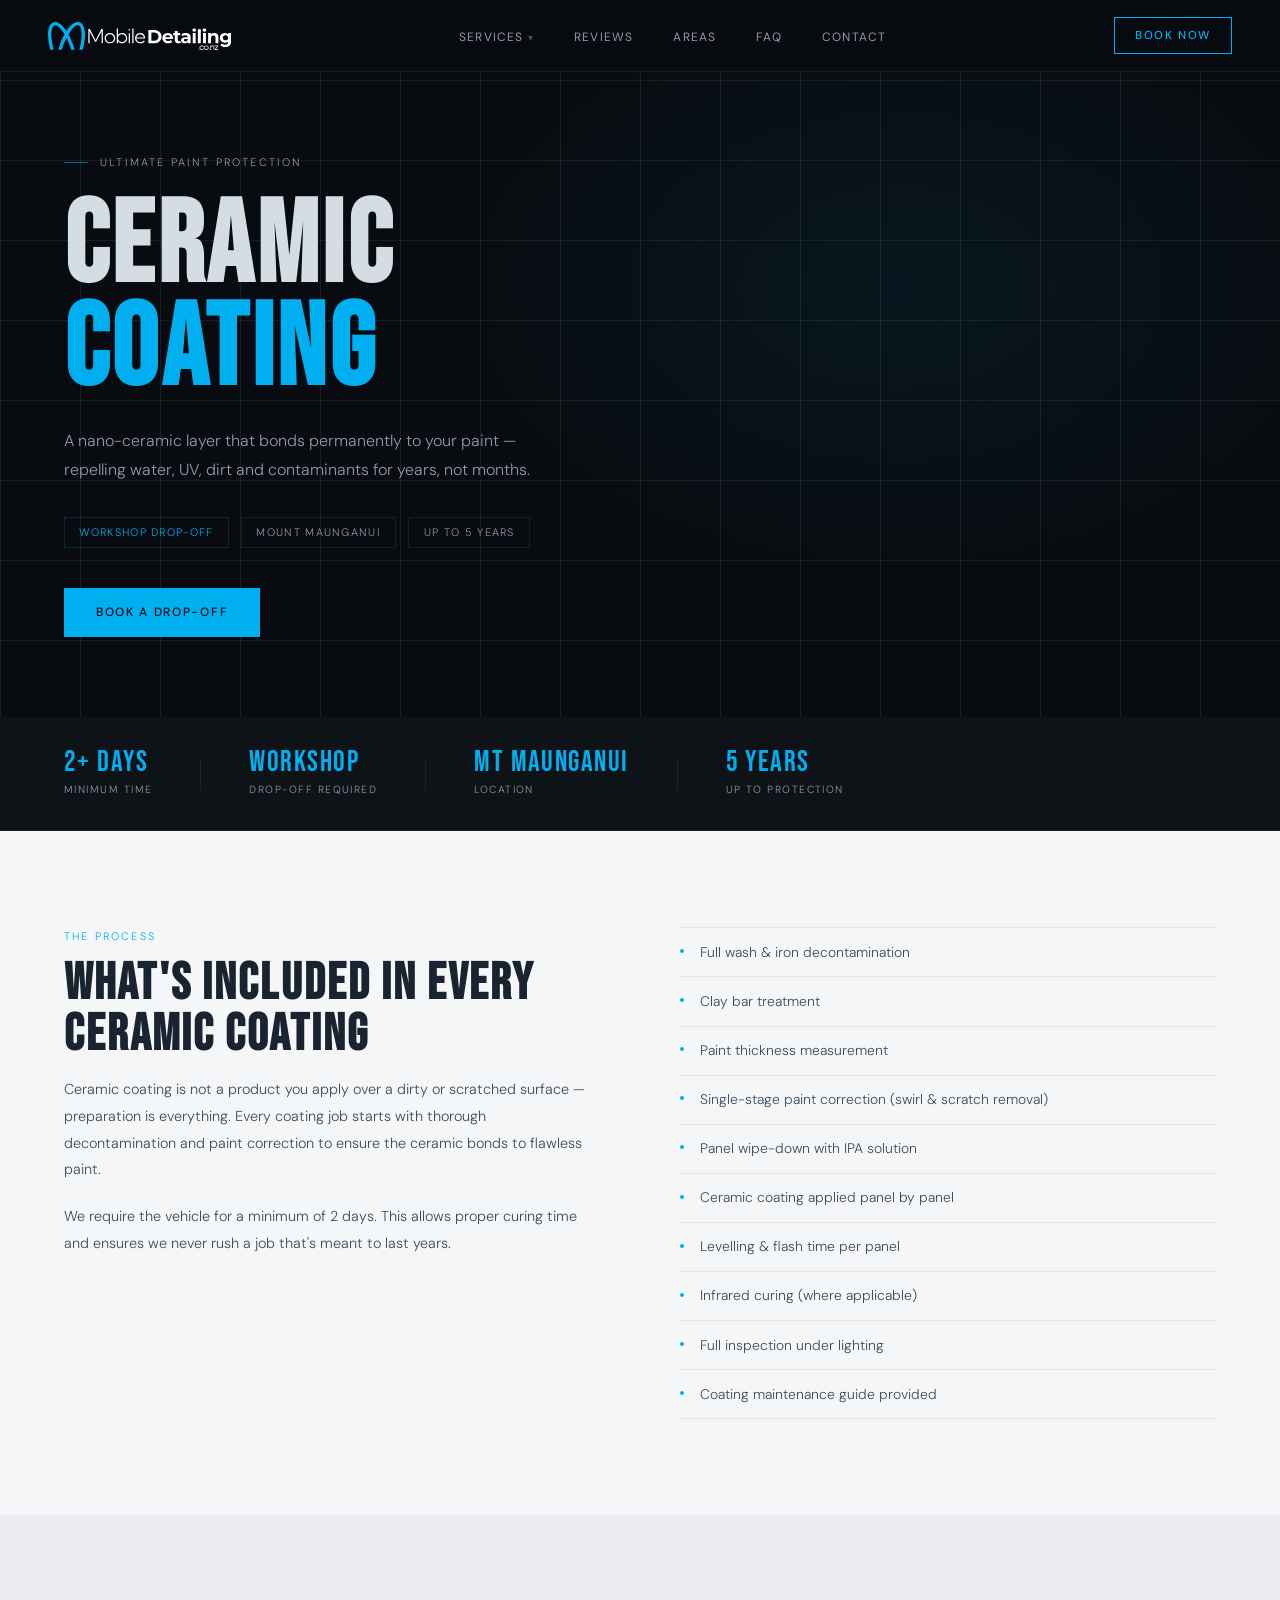
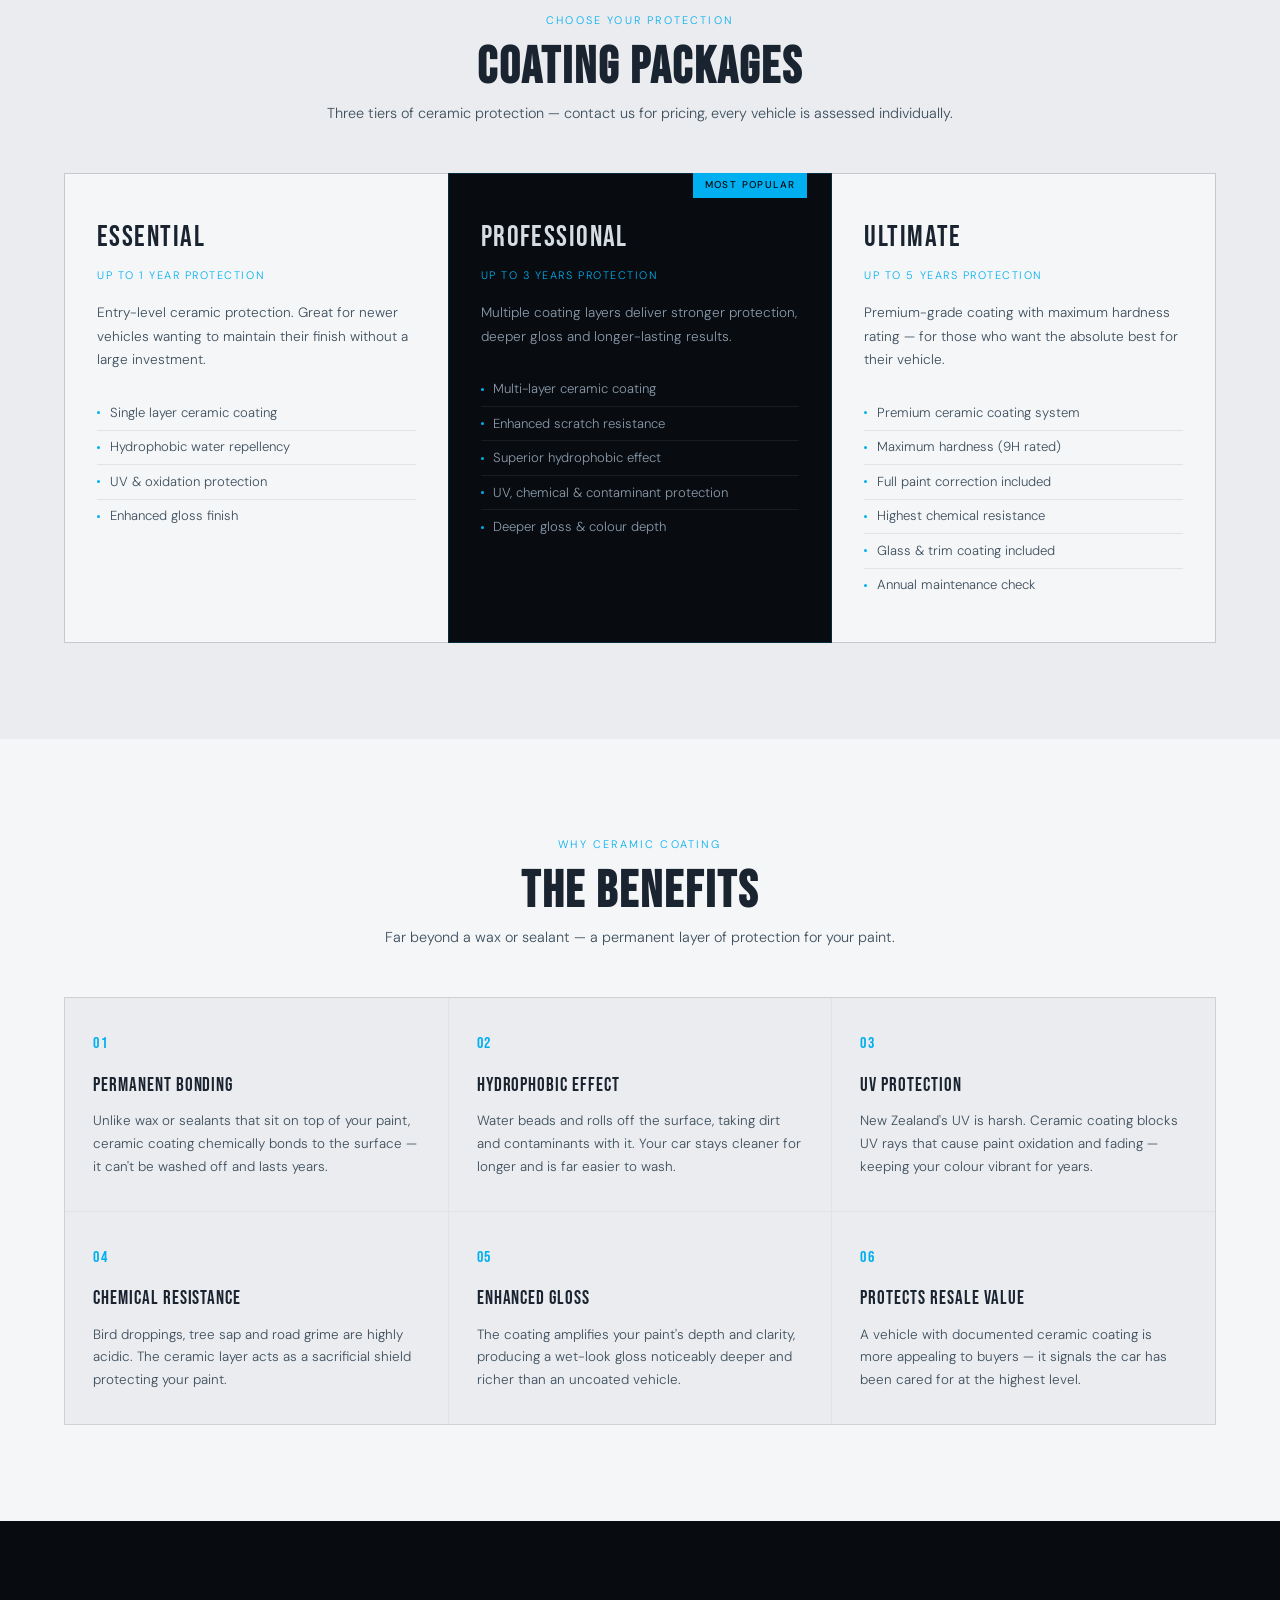
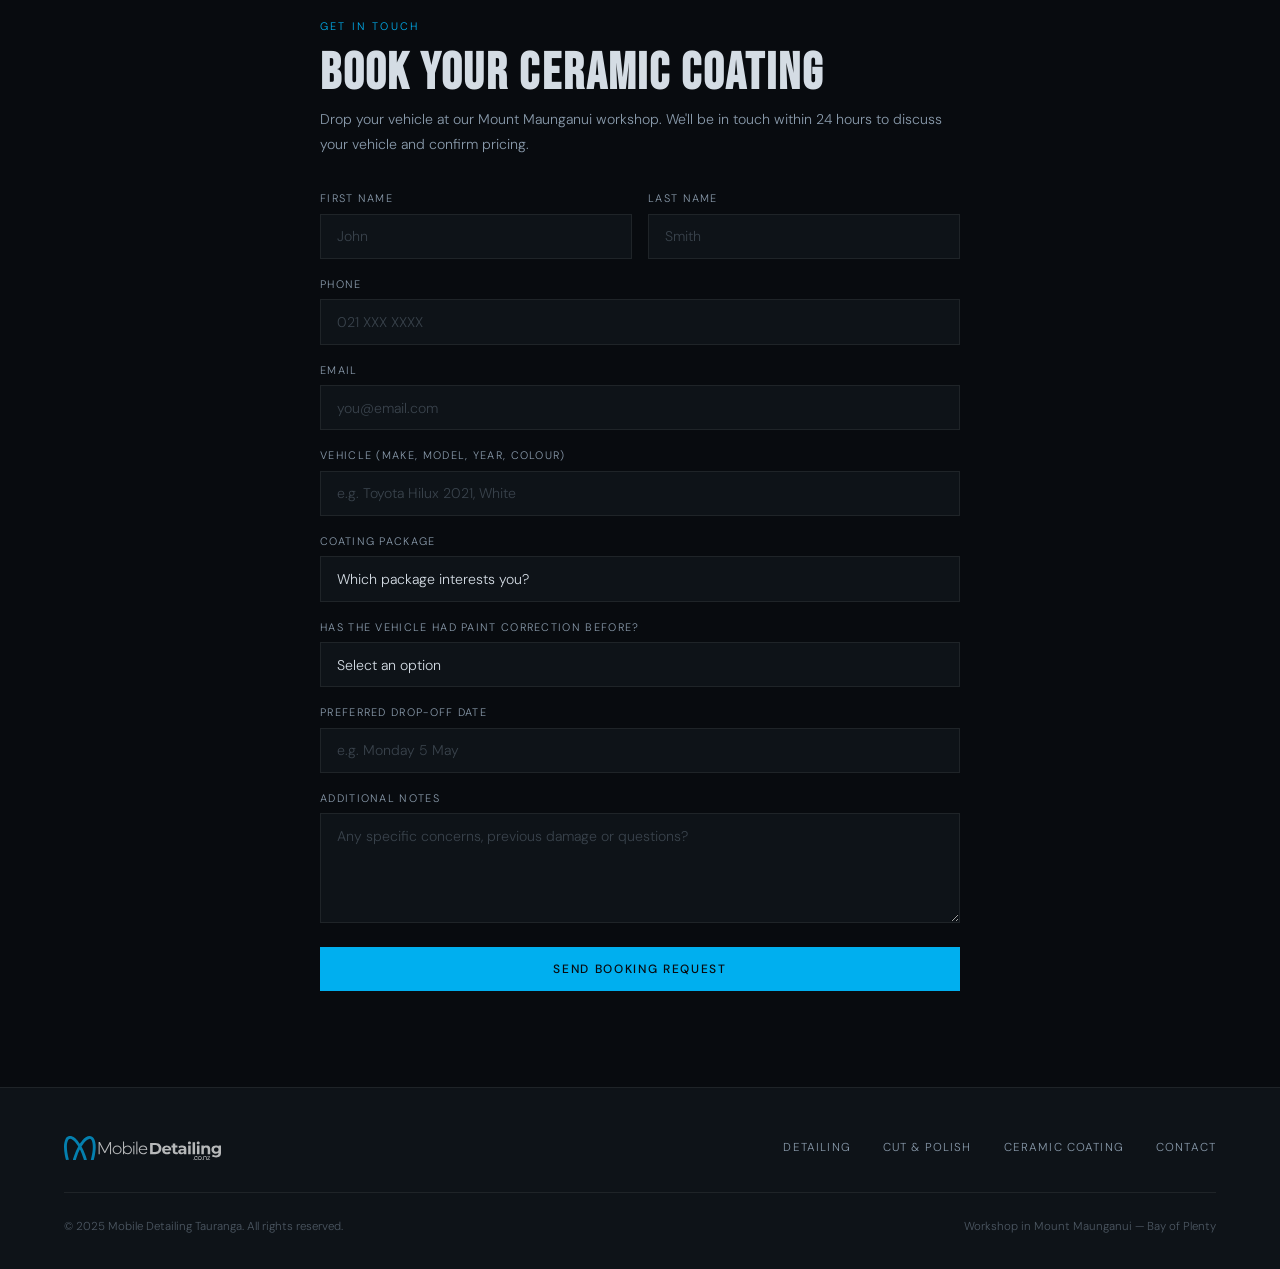
==== commit 81698ac1: "new website" ====
--- a/ceramic-coating.html
+++ b/ceramic-coating.html
@@ -4,303 +4,176 @@
   <meta charset="UTF-8" />
   <meta name="viewport" content="width=device-width, initial-scale=1.0" />
   <title>Ceramic Coating Tauranga | Mobile Detailing Tauranga</title>
-  <meta name="description" content="Professional ceramic coating in Mount Maunganui. Long-lasting paint protection for your vehicle. Drop off at our Mount Maunganui workshop — minimum 2 days." />
+  <meta name="description" content="Professional ceramic coating in Mount Maunganui. Long-lasting paint protection up to 5 years. Drop off at our workshop — minimum 2 days." />
   <meta name="robots" content="index, follow" />
-  <link href="https://fonts.googleapis.com/css2?family=Bebas+Neue&family=DM+Sans:wght@300;400;500&display=swap" rel="stylesheet" />
+  <link href="https://fonts.googleapis.com/css2?family=Bebas+Neue&family=DM+Sans:ital,wght@0,300;0,400;0,500;1,300&display=swap" rel="stylesheet" />
   <link rel="stylesheet" href="css/styles.css" />
   <style>
-    /* ── Page-specific styles ── */
-    .service-hero {
-      min-height: 60vh;
-      display: flex;
-      align-items: center;
-      justify-content: center;
-      text-align: center;
-      position: relative;
-      overflow: hidden;
-      padding: 8rem 4rem 5rem;
-    }
-    .service-hero-bg {
-      position: absolute; inset: 0;
-      background:
-        radial-gradient(ellipse 70% 60% at 50% 50%, rgba(201,168,76,0.08) 0%, transparent 70%),
-        linear-gradient(to bottom, #0A0A0A 0%, #0D0D0D 100%);
-    }
-    .service-hero-lines {
-      position: absolute; inset: 0; opacity: 0.03;
-      background-image: repeating-linear-gradient(
-        90deg, #C9A84C 0px, #C9A84C 1px, transparent 1px, transparent 60px
-      );
-    }
-    .service-hero-content { position: relative; z-index: 2; max-width: 680px; }
-    .service-hero-eyebrow {
-      display: flex; align-items: center; justify-content: center;
-      gap: 0.75rem; margin-bottom: 1.25rem;
-    }
-    .service-hero-eyebrow::before,
-    .service-hero-eyebrow::after {
-      content: ''; display: block; width: 36px; height: 1px; background: var(--gold);
-    }
-    .service-hero-eyebrow span {
-      font-size: 0.78rem; letter-spacing: 0.18em;
-      text-transform: uppercase; color: var(--gold);
-    }
-    .service-hero h1 {
-      font-family: 'Bebas Neue', sans-serif;
-      font-size: clamp(3.5rem, 8vw, 6rem);
-      line-height: 0.95; letter-spacing: 0.04em;
-      color: var(--text); margin-bottom: 1.25rem;
-    }
-    .service-hero h1 em { font-style: normal; color: var(--gold); }
-    .service-hero p {
-      font-size: 1.05rem; color: var(--text-muted);
-      max-width: 520px; margin: 0 auto 2.5rem; font-weight: 300; line-height: 1.75;
-    }
-    .hero-badge {
-      display: inline-flex; align-items: center; gap: 0.5rem;
-      border: 1px solid var(--border); padding: 0.5rem 1.25rem;
-      font-size: 0.78rem; letter-spacing: 0.1em; text-transform: uppercase;
-      color: var(--text-muted); margin-bottom: 2rem;
-    }
-    .hero-badge span { color: var(--gold); }
-
-    /* Content sections */
-    .content-section { padding: 5rem 4rem; }
-    .content-section.alt { background: var(--dark-2); }
-
-    .two-col {
-      display: grid; grid-template-columns: 1fr 1fr;
-      gap: 4rem; align-items: start; max-width: 1100px; margin: 0 auto;
-    }
-
-    .content-label {
-      font-size: 0.72rem; letter-spacing: 0.16em;
-      text-transform: uppercase; color: var(--gold); margin-bottom: 0.75rem;
-    }
-    .content-title {
-      font-family: 'Bebas Neue', sans-serif;
-      font-size: clamp(2rem, 3.5vw, 2.8rem);
-      letter-spacing: 0.05em; color: var(--text);
-      line-height: 1.05; margin-bottom: 1.25rem;
-    }
-    .content-body {
-      font-size: 0.93rem; color: var(--text-muted);
-      line-height: 1.8; margin-bottom: 1.5rem;
-    }
-
-    /* Includes list */
-    .includes-list { list-style: none; display: flex; flex-direction: column; gap: 0; }
-    .includes-list li {
-      display: flex; align-items: flex-start; gap: 1rem;
-      padding: 0.9rem 0; border-bottom: 1px solid rgba(255,255,255,0.05);
-      font-size: 0.88rem; color: var(--text-muted); line-height: 1.5;
-    }
-    .includes-list li:first-child { border-top: 1px solid rgba(255,255,255,0.05); }
-    .includes-list li::before {
-      content: '✦'; color: var(--gold); font-size: 0.6rem;
-      flex-shrink: 0; margin-top: 0.25rem;
-    }
-
-    /* Benefits grid */
-    .benefits-grid {
-      display: grid; grid-template-columns: repeat(3, 1fr);
-      gap: 1px; background: var(--border);
-      border: 1px solid var(--border); margin-top: 3rem;
-      max-width: 1100px; margin-left: auto; margin-right: auto;
-    }
-    .benefit-card { background: var(--dark-2); padding: 2rem 1.75rem; }
-    .benefit-icon { font-size: 1.5rem; margin-bottom: 0.75rem; display: block; }
-    .benefit-title {
-      font-family: 'Bebas Neue', sans-serif; font-size: 1.2rem;
-      letter-spacing: 0.06em; color: var(--text); margin-bottom: 0.5rem;
-    }
-    .benefit-desc { font-size: 0.85rem; color: var(--text-muted); line-height: 1.65; }
-
-    /* Protection tiers */
-    .tiers-grid {
-      display: grid; grid-template-columns: repeat(3, 1fr);
-      gap: 1px; background: var(--border); border: 1px solid var(--border);
-      max-width: 1100px; margin: 3rem auto 0;
-    }
-    .tier-card {
-      background: var(--dark-2); padding: 2.5rem 2rem;
-      position: relative; transition: background 0.2s;
-    }
-    .tier-card.featured {
-      background: var(--dark-3); border: 1px solid var(--gold); margin: -1px; z-index: 1;
-    }
-    .tier-badge {
-      position: absolute; top: -1px; right: 1.5rem;
-      background: var(--gold); color: var(--dark);
-      font-size: 0.65rem; letter-spacing: 0.12em;
-      text-transform: uppercase; font-weight: 500; padding: 0.25rem 0.75rem;
-    }
-    .tier-name {
-      font-family: 'Bebas Neue', sans-serif; font-size: 1.6rem;
-      letter-spacing: 0.06em; color: var(--text); margin-bottom: 0.25rem;
-    }
-    .tier-duration {
-      font-size: 0.78rem; letter-spacing: 0.08em;
-      text-transform: uppercase; color: var(--gold); margin-bottom: 1rem;
-    }
-    .tier-desc {
-      font-size: 0.87rem; color: var(--text-muted);
-      line-height: 1.65; margin-bottom: 1.5rem;
-    }
-    .tier-features { list-style: none; }
-    .tier-features li {
-      font-size: 0.82rem; color: var(--text-muted);
-      padding: 0.3rem 0; border-bottom: 1px solid rgba(255,255,255,0.04);
-      display: flex; align-items: center; gap: 0.6rem;
-    }
-    .tier-features li::before {
-      content: ''; display: block; width: 4px; height: 4px;
-      background: var(--gold); border-radius: 50%; flex-shrink: 0;
-    }
-
-    /* Info bar */
-    .info-bar {
-      background: var(--dark-3);
-      border-top: 1px solid var(--border); border-bottom: 1px solid var(--border);
-      padding: 1.5rem 4rem; display: flex; justify-content: center;
-      gap: 4rem; flex-wrap: wrap;
-    }
-    .info-item { text-align: center; }
-    .info-value {
-      font-family: 'Bebas Neue', sans-serif; font-size: 1.6rem;
-      color: var(--gold); letter-spacing: 0.05em; line-height: 1;
-    }
-    .info-label {
-      font-size: 0.7rem; letter-spacing: 0.12em;
-      text-transform: uppercase; color: var(--text-muted); margin-top: 0.2rem;
-    }
-
-    /* Contact form section */
-    .form-section { padding: 5rem 4rem; background: var(--dark-2); }
-    .form-inner { max-width: 620px; margin: 0 auto; }
-
-    @media (max-width: 900px) {
-      .service-hero { padding: 7rem 1.5rem 4rem; min-height: auto; }
-      .content-section { padding: 4rem 1.5rem; }
-      .two-col { grid-template-columns: 1fr; gap: 2.5rem; }
-      .benefits-grid, .tiers-grid { grid-template-columns: 1fr; }
-      .tier-card.featured { margin: 0; }
-      .info-bar { padding: 1.5rem; gap: 2rem; }
-      .form-section { padding: 4rem 1.5rem; }
+    .svc-hero { position:relative; min-height:60vh; display:flex; align-items:flex-end; padding:9rem 4rem 5rem; overflow:hidden; background:var(--ink); }
+    .svc-hero::before { content:''; position:absolute; inset:0; background-image:linear-gradient(var(--border-dark) 1px,transparent 1px),linear-gradient(90deg,var(--border-dark) 1px,transparent 1px); background-size:80px 80px; }
+    .svc-hero::after { content:''; position:absolute; inset:0; background:radial-gradient(ellipse 60% 70% at 70% 40%,rgba(0,175,239,0.07) 0%,transparent 65%); }
+    .svc-hero-inner { position:relative; z-index:2; max-width:1160px; margin:0 auto; width:100%; }
+    .svc-hero-tag { display:inline-flex; align-items:center; gap:.75rem; font-size:.68rem; letter-spacing:.2em; text-transform:uppercase; color:var(--text-xlight); margin-bottom:1.5rem; }
+    .svc-hero-tag::before { content:''; display:block; width:24px; height:1px; background:var(--blue); opacity:.6; }
+    .svc-hero h1 { font-family:'Bebas Neue',sans-serif; font-size:clamp(4rem,9vw,7.5rem); line-height:.9; letter-spacing:.03em; color:var(--text-light); margin-bottom:1.5rem; }
+    .svc-hero h1 em { font-style:normal; color:var(--blue); }
+    .svc-hero-desc { font-size:1rem; color:var(--text-xlight); max-width:500px; line-height:1.8; margin-bottom:2rem; font-weight:300; }
+    .svc-hero-badges { display:flex; gap:.75rem; flex-wrap:wrap; margin-bottom:2.5rem; }
+    .svc-badge { font-size:.68rem; letter-spacing:.12em; text-transform:uppercase; color:var(--text-xlight); border:1px solid var(--border-dark); padding:.35rem .9rem; }
+    .svc-badge--blue { border-color:var(--border-blue); color:var(--blue); }
+    .svc-stats { display:flex; align-items:center; gap:3rem; padding:2rem 4rem; background:var(--ink-2); border-bottom:1px solid var(--border-dark); }
+    .svc-stat-val { font-family:'Bebas Neue',sans-serif; font-size:1.8rem; color:var(--blue); letter-spacing:.05em; line-height:1; }
+    .svc-stat-lbl { font-size:.65rem; letter-spacing:.14em; text-transform:uppercase; color:var(--text-xlight); margin-top:.2rem; }
+    .svc-stat-div { width:1px; height:32px; background:var(--border-dark); }
+    .svc-section { padding:6rem 4rem; }
+    .svc-section--light { background:var(--paper); }
+    .svc-section--grey { background:var(--paper-2); }
+    .svc-section--dark { background:var(--ink); }
+    .svc-inner { max-width:1160px; margin:0 auto; }
+    .svc-label { font-size:.68rem; letter-spacing:.2em; text-transform:uppercase; color:var(--blue); display:block; margin-bottom:.75rem; }
+    .svc-title { font-family:'Bebas Neue',sans-serif; font-size:clamp(2.2rem,4vw,3.2rem); letter-spacing:.04em; line-height:1; color:var(--text-dark); margin-bottom:1rem; }
+    .svc-title--light { color:var(--text-light); }
+    .svc-body { font-size:.9rem; color:var(--text-body); line-height:1.85; margin-bottom:1.25rem; }
+    .svc-two-col { display:grid; grid-template-columns:1fr 1fr; gap:5rem; align-items:start; }
+    .svc-includes { list-style:none; }
+    .svc-includes li { display:flex; align-items:flex-start; gap:1rem; padding:.85rem 0; border-bottom:1px solid var(--border-light); font-size:.87rem; color:var(--text-body); line-height:1.5; }
+    .svc-includes li:first-child { border-top:1px solid var(--border-light); }
+    .svc-includes li::before { content:''; display:block; width:4px; height:4px; background:var(--blue); border-radius:50%; flex-shrink:0; margin-top:.45rem; }
+    /* Tiers */
+    .svc-tiers { display:grid; grid-template-columns:repeat(3,1fr); gap:1px; background:var(--border-light); border:1px solid var(--border-light); margin-top:3rem; }
+    .svc-tier { background:var(--paper); padding:2.5rem 2rem; position:relative; }
+    .svc-tier--featured { background:var(--ink); border:1px solid var(--border-blue); margin:-1px; z-index:1; }
+    .svc-tier-badge { position:absolute; top:-1px; right:1.5rem; background:var(--blue); color:var(--ink); font-size:.62rem; letter-spacing:.14em; text-transform:uppercase; font-weight:500; padding:.25rem .75rem; }
+    .svc-tier-name { font-family:'Bebas Neue',sans-serif; font-size:1.8rem; letter-spacing:.05em; margin-bottom:.2rem; color:var(--text-dark); }
+    .svc-tier--featured .svc-tier-name { color:var(--text-light); }
+    .svc-tier-duration { font-size:.68rem; letter-spacing:.14em; text-transform:uppercase; color:var(--blue); margin-bottom:1rem; }
+    .svc-tier-desc { font-size:.85rem; line-height:1.75; margin-bottom:1.5rem; color:var(--text-body); }
+    .svc-tier--featured .svc-tier-desc { color:var(--text-xlight); }
+    .svc-tier-features { list-style:none; }
+    .svc-tier-features li { font-size:.82rem; padding:.35rem 0; border-bottom:1px solid var(--border-light); display:flex; align-items:center; gap:.6rem; color:var(--text-body); }
+    .svc-tier--featured .svc-tier-features li { border-bottom-color:var(--border-dark); color:var(--text-xlight); }
+    .svc-tier-features li::before { content:''; width:3px; height:3px; background:var(--blue); border-radius:50%; flex-shrink:0; }
+    .svc-tier-features li:last-child { border-bottom:none; }
+    /* Benefits */
+    .svc-benefits { display:grid; grid-template-columns:repeat(3,1fr); gap:1px; background:var(--border-light); border:1px solid var(--border-light); margin-top:3rem; }
+    .svc-benefit { background:var(--paper-2); padding:2rem 1.75rem; }
+    .svc-benefit-num { font-family:'Bebas Neue',sans-serif; font-size:1rem; color:var(--blue); letter-spacing:.1em; margin-bottom:.75rem; }
+    .svc-benefit-title { font-family:'Bebas Neue',sans-serif; font-size:1.2rem; letter-spacing:.05em; color:var(--text-dark); margin-bottom:.5rem; }
+    .svc-benefit-desc { font-size:.84rem; color:var(--text-body); line-height:1.7; }
+    .svc-form-wrap { padding:6rem 4rem; background:var(--ink); }
+    .svc-form-inner { max-width:640px; margin:0 auto; }
+    @media(max-width:900px) {
+      .svc-hero { padding:7rem 1.5rem 4rem; min-height:auto; }
+      .svc-stats { padding:1.5rem; gap:1.5rem; flex-wrap:wrap; }
+      .svc-stat-div { display:none; }
+      .svc-section { padding:4rem 1.5rem; }
+      .svc-two-col { grid-template-columns:1fr; gap:2.5rem; }
+      .svc-tiers { grid-template-columns:1fr; }
+      .svc-tier--featured { margin:0; }
+      .svc-benefits { grid-template-columns:1fr; }
+      .svc-form-wrap { padding:4rem 1.5rem; }
+      .form-row { grid-template-columns:1fr; }
     }
   </style>
 </head>
 <body>
 
-  <!-- ====== NAVIGATION ====== -->
-  <nav>
-    <a href="dev.html" class="nav-logo">
-      <img src="images/logo.svg" alt="Mobile Detailing Tauranga" height="40" />
-    </a>
-    <ul class="nav-links">
-      <li class="nav-dropdown">
-        <a href="#" class="nav-dropdown-toggle">Services ▾</a>
-        <ul class="dropdown-menu">
-          <li><a href="dev.html#services">Interior & Exterior Detailing</a></li>
-          <li><a href="cut-and-polish.html">Cut & Polish</a></li>
-          <li><a href="ceramic-coating.html">Ceramic Coating</a></li>
-        </ul>
-      </li>
-      <li><a href="dev.html#areas">Areas</a></li>
-      <li><a href="dev.html#testimonials">Reviews</a></li>
-      <li><a href="dev.html#faq">FAQ</a></li>
-      <li><a href="dev.html#contact">Contact</a></li>
-    </ul>
-    <a href="#booking" class="nav-cta">Book Now</a>
-  </nav>
-
-
-  <!-- ====== HERO ====== -->
-  <section class="service-hero">
-    <div class="service-hero-bg"></div>
-    <div class="service-hero-lines"></div>
-    <div class="service-hero-content">
-      <div class="hero-badge"><span>Workshop Service</span> — Mount Maunganui</div>
-      <div class="service-hero-eyebrow"><span>Ultimate Paint Protection</span></div>
-      <h1>Ceramic <em>Coating</em></h1>
-      <p>The longest-lasting paint protection available. A nano-ceramic layer bonds permanently to your paint — repelling water, dirt, UV and contaminants for years, not months.</p>
-      <a href="#booking" class="btn-primary">Book a Drop-Off</a>
-    </div>
-  </section>
-
-
-  <!-- ====== INFO BAR ====== -->
-  <div class="info-bar">
-    <div class="info-item">
-      <div class="info-value">2+ Days</div>
-      <div class="info-label">Minimum Time</div>
-    </div>
-    <div class="info-item">
-      <div class="info-value">Workshop</div>
-      <div class="info-label">Drop-Off Required</div>
-    </div>
-    <div class="info-item">
-      <div class="info-value">Mt Maunganui</div>
-      <div class="info-label">Location</div>
-    </div>
-    <div class="info-item">
-      <div class="info-value">5 Years</div>
-      <div class="info-label">Up To Protection</div>
-    </div>
-  </div>
-
-
-  <!-- ====== WHAT'S INCLUDED ====== -->
-  <section class="content-section alt">
-    <div class="two-col">
+<nav id="nav">
+  <a href="dev.html" class="nav-logo"><img src="images/new_logo_horizontal.svg" alt="Mobile Detailing Tauranga" /></a>
+  <ul class="nav-links">
+    <li class="has-dropdown">
+      <a href="detailing.html">Services</a>
+      <ul class="dropdown">
+        <li><a href="detailing.html">Interior & Exterior Detailing</a></li>
+        <li><a href="cut-and-polish.html">Cut & Polish</a></li>
+        <li><a href="ceramic-coating.html">Ceramic Coating</a></li>
+      </ul>
+    </li>
+    <li><a href="dev.html#testimonials">Reviews</a></li>
+    <li><a href="dev.html#areas">Areas</a></li>
+    <li><a href="dev.html#faq">FAQ</a></li>
+    <li><a href="#booking">Contact</a></li>
+  </ul>
+  <a href="#booking" class="nav-btn">Book Now</a>
+  <button class="nav-mobile-toggle" onclick="toggleMenu()" aria-label="Menu"><span></span><span></span><span></span></button>
+</nav>
+
+
+<section class="svc-hero">
+  <div class="svc-hero-inner">
+    <p class="svc-hero-tag">Ultimate Paint Protection</p>
+    <h1>Ceramic<br/><em>Coating</em></h1>
+    <p class="svc-hero-desc">A nano-ceramic layer that bonds permanently to your paint — repelling water, UV, dirt and contaminants for years, not months.</p>
+    <div class="svc-hero-badges">
+      <span class="svc-badge svc-badge--blue">Workshop Drop-Off</span>
+      <span class="svc-badge">Mount Maunganui</span>
+      <span class="svc-badge">Up to 5 Years</span>
+    </div>
+    <a href="#booking" class="btn-primary">Book a Drop-Off</a>
+  </div>
+</section>
+
+
+<div class="svc-stats">
+  <div class="svc-stat"><div class="svc-stat-val">2+ Days</div><div class="svc-stat-lbl">Minimum Time</div></div>
+  <div class="svc-stat-div"></div>
+  <div class="svc-stat"><div class="svc-stat-val">Workshop</div><div class="svc-stat-lbl">Drop-Off Required</div></div>
+  <div class="svc-stat-div"></div>
+  <div class="svc-stat"><div class="svc-stat-val">Mt Maunganui</div><div class="svc-stat-lbl">Location</div></div>
+  <div class="svc-stat-div"></div>
+  <div class="svc-stat"><div class="svc-stat-val">5 Years</div><div class="svc-stat-lbl">Up To Protection</div></div>
+</div>
+
+
+<section class="svc-section svc-section--light">
+  <div class="svc-inner">
+    <div class="svc-two-col">
       <div>
-        <div class="content-label">The Process</div>
-        <h2 class="content-title">What's Included in Every Ceramic Coating</h2>
-        <p class="content-body">Ceramic coating is not a product you apply over a dirty or scratched surface — preparation is everything. Every coating job starts with a thorough decontamination and paint correction stage to ensure the ceramic bonds to flawless paint.</p>
-        <p class="content-body">We require the vehicle for a minimum of 2 days. This allows proper curing time and ensures we never rush a job that's meant to last years.</p>
-      </div>
-      <div>
-        <ul class="includes-list">
-          <li>Full wash & iron decontamination</li>
-          <li>Clay bar treatment</li>
-          <li>Paint thickness measurement</li>
-          <li>Single-stage paint correction (swirl & scratch removal)</li>
-          <li>Panel wipe-down with IPA solution</li>
-          <li>Ceramic coating applied panel by panel</li>
-          <li>Levelling & flash time per panel</li>
-          <li>Infrared curing (where applicable)</li>
-          <li>Full inspection under lighting</li>
-          <li>Coating maintenance guide provided</li>
-        </ul>
-      </div>
-    </div>
-  </section>
-
-
-  <!-- ====== PROTECTION TIERS ====== -->
-  <section class="content-section">
-    <div class="section-eyebrow"><span>Choose Your Protection</span></div>
-    <h2 class="section-title">Coating Packages</h2>
-    <p class="section-sub">We offer three tiers of ceramic protection. Contact us for pricing — every vehicle is assessed individually.</p>
-
-    <div class="tiers-grid">
-      <div class="tier-card">
-        <div class="tier-name">Essential</div>
-        <div class="tier-duration">Up to 1 Year Protection</div>
-        <p class="tier-desc">Entry-level ceramic protection. Great for newer vehicles wanting to maintain their finish without a large investment.</p>
-        <ul class="tier-features">
+        <span class="svc-label">The Process</span>
+        <h2 class="svc-title">What's Included in Every Ceramic Coating</h2>
+        <p class="svc-body">Ceramic coating is not a product you apply over a dirty or scratched surface — preparation is everything. Every coating job starts with thorough decontamination and paint correction to ensure the ceramic bonds to flawless paint.</p>
+        <p class="svc-body">We require the vehicle for a minimum of 2 days. This allows proper curing time and ensures we never rush a job that's meant to last years.</p>
+      </div>
+      <ul class="svc-includes">
+        <li>Full wash & iron decontamination</li>
+        <li>Clay bar treatment</li>
+        <li>Paint thickness measurement</li>
+        <li>Single-stage paint correction (swirl & scratch removal)</li>
+        <li>Panel wipe-down with IPA solution</li>
+        <li>Ceramic coating applied panel by panel</li>
+        <li>Levelling & flash time per panel</li>
+        <li>Infrared curing (where applicable)</li>
+        <li>Full inspection under lighting</li>
+        <li>Coating maintenance guide provided</li>
+      </ul>
+    </div>
+  </div>
+</section>
+
+
+<section class="svc-section svc-section--grey">
+  <div class="svc-inner">
+    <span class="svc-label" style="text-align:center;">Choose Your Protection</span>
+    <h2 class="svc-title" style="text-align:center; margin-bottom:.5rem;">Coating Packages</h2>
+    <p style="text-align:center; font-size:.9rem; color:var(--text-body);">Three tiers of ceramic protection — contact us for pricing, every vehicle is assessed individually.</p>
+    <div class="svc-tiers">
+      <div class="svc-tier">
+        <div class="svc-tier-name">Essential</div>
+        <div class="svc-tier-duration">Up to 1 Year Protection</div>
+        <p class="svc-tier-desc">Entry-level ceramic protection. Great for newer vehicles wanting to maintain their finish without a large investment.</p>
+        <ul class="svc-tier-features">
           <li>Single layer ceramic coating</li>
           <li>Hydrophobic water repellency</li>
           <li>UV & oxidation protection</li>
           <li>Enhanced gloss finish</li>
         </ul>
       </div>
-      <div class="tier-card featured">
-        <div class="tier-badge">Most Popular</div>
-        <div class="tier-name">Professional</div>
-        <div class="tier-duration">Up to 3 Years Protection</div>
-        <p class="tier-desc">Our most popular package. Multiple coating layers deliver stronger protection, deeper gloss and longer-lasting results.</p>
-        <ul class="tier-features">
+      <div class="svc-tier svc-tier--featured">
+        <div class="svc-tier-badge">Most Popular</div>
+        <div class="svc-tier-name">Professional</div>
+        <div class="svc-tier-duration">Up to 3 Years Protection</div>
+        <p class="svc-tier-desc">Multiple coating layers deliver stronger protection, deeper gloss and longer-lasting results.</p>
+        <ul class="svc-tier-features">
           <li>Multi-layer ceramic coating</li>
           <li>Enhanced scratch resistance</li>
           <li>Superior hydrophobic effect</li>
@@ -308,11 +181,11 @@
           <li>Deeper gloss & colour depth</li>
         </ul>
       </div>
-      <div class="tier-card">
-        <div class="tier-name">Ultimate</div>
-        <div class="tier-duration">Up to 5 Years Protection</div>
-        <p class="tier-desc">The best protection available. Premium-grade coating with maximum hardness rating, for those who want the absolute best for their vehicle.</p>
-        <ul class="tier-features">
+      <div class="svc-tier">
+        <div class="svc-tier-name">Ultimate</div>
+        <div class="svc-tier-duration">Up to 5 Years Protection</div>
+        <p class="svc-tier-desc">Premium-grade coating with maximum hardness rating — for those who want the absolute best for their vehicle.</p>
+        <ul class="svc-tier-features">
           <li>Premium ceramic coating system</li>
           <li>Maximum hardness (9H rated)</li>
           <li>Full paint correction included</li>
@@ -322,121 +195,85 @@
         </ul>
       </div>
     </div>
-  </section>
-
-
-  <!-- ====== BENEFITS ====== -->
-  <section class="content-section alt">
-    <div class="section-eyebrow"><span>Why Ceramic Coating</span></div>
-    <h2 class="section-title">The Benefits</h2>
-    <p class="section-sub">Far beyond a wax or sealant — ceramic coating is a permanent layer of protection for your paint.</p>
-
-    <div class="benefits-grid">
-      <div class="benefit-card">
-        <span class="benefit-icon">✦</span>
-        <div class="benefit-title">Permanent Bonding</div>
-        <p class="benefit-desc">Unlike wax or sealants that sit on top of your paint, ceramic coating chemically bonds to the surface — it can't be washed off and lasts years.</p>
-      </div>
-      <div class="benefit-card">
-        <span class="benefit-icon">◈</span>
-        <div class="benefit-title">Hydrophobic Effect</div>
-        <p class="benefit-desc">Water beads and rolls off the surface, taking dirt and contaminants with it. Your car stays cleaner for longer and is far easier to wash.</p>
-      </div>
-      <div class="benefit-card">
-        <span class="benefit-icon">❖</span>
-        <div class="benefit-title">UV Protection</div>
-        <p class="benefit-desc">New Zealand's UV is harsh. Ceramic coating blocks UV rays that cause paint oxidation and fading — keeping your colour vibrant for years.</p>
-      </div>
-      <div class="benefit-card">
-        <span class="benefit-icon">◇</span>
-        <div class="benefit-title">Chemical Resistance</div>
-        <p class="benefit-desc">Bird droppings, tree sap, road grime and industrial fallout are highly acidic. The ceramic layer acts as a sacrificial shield for your paint.</p>
-      </div>
-      <div class="benefit-card">
-        <span class="benefit-icon">⬡</span>
-        <div class="benefit-title">Enhanced Gloss</div>
-        <p class="benefit-desc">The coating amplifies your paint's depth and clarity, producing a wet-look gloss that is noticeably deeper and richer than an uncoated vehicle.</p>
-      </div>
-      <div class="benefit-card">
-        <span class="benefit-icon">✧</span>
-        <div class="benefit-title">Protects Resale Value</div>
-        <p class="benefit-desc">A vehicle with documented ceramic coating protection is more appealing to buyers — it signals the car has been cared for at the highest level.</p>
-      </div>
-    </div>
-  </section>
-
-
-  <!-- ====== BOOKING FORM ====== -->
-  <section class="form-section" id="booking">
-    <div class="section-eyebrow"><span>Get In Touch</span></div>
-    <h2 class="section-title">Book Your Ceramic Coating</h2>
-    <p class="section-sub">Drop your vehicle at our Mount Maunganui workshop. Fill in the form and we'll be in touch within 24 hours to discuss your vehicle and confirm pricing.</p>
-
-    <div class="form-inner">
-      <form class="contact-form" onsubmit="handleSubmit(event)">
-        <div class="form-row">
-          <div class="form-group">
-            <label class="form-label">First Name</label>
-            <input type="text" class="form-input" placeholder="John" required />
-          </div>
-          <div class="form-group">
-            <label class="form-label">Last Name</label>
-            <input type="text" class="form-input" placeholder="Smith" />
-          </div>
-        </div>
-        <div class="form-group">
-          <label class="form-label">Phone Number</label>
-          <input type="tel" class="form-input" placeholder="021 XXX XXXX" required />
-        </div>
-        <div class="form-group">
-          <label class="form-label">Email</label>
-          <input type="email" class="form-input" placeholder="you@email.com" />
-        </div>
-        <div class="form-group">
-          <label class="form-label">Vehicle (Make, Model, Year, Colour)</label>
-          <input type="text" class="form-input" placeholder="e.g. Toyota Hilux 2021, White" required />
-        </div>
-        <div class="form-group">
-          <label class="form-label">Coating Package</label>
-          <select class="form-select">
-            <option value="" disabled selected>Which package interests you?</option>
-            <option>Essential — up to 1 year</option>
-            <option>Professional — up to 3 years</option>
-            <option>Ultimate — up to 5 years</option>
-            <option>Not sure — please advise</option>
-          </select>
-        </div>
-        <div class="form-group">
-          <label class="form-label">Has the vehicle had paint correction before?</label>
-          <select class="form-select">
-            <option value="" disabled selected>Select an option</option>
-            <option>Yes, recently corrected</option>
-            <option>No — correction needed first</option>
-            <option>Not sure</option>
-          </select>
-        </div>
-        <div class="form-group">
-          <label class="form-label">Preferred Drop-Off Date</label>
-          <input type="text" class="form-input" placeholder="e.g. Monday 5 May" />
-        </div>
-        <div class="form-group">
-          <label class="form-label">Additional Notes</label>
-          <textarea class="form-textarea" placeholder="Any specific concerns, previous damage or questions?"></textarea>
-        </div>
-        <button type="submit" class="btn-primary" style="margin-top:0.5rem; width:100%;">Send Booking Request</button>
-      </form>
-    </div>
-  </section>
-
-
-  <!-- ====== FOOTER ====== -->
-  <footer>
-    <div class="footer-logo">Mobile Detailing Tauranga</div>
-    <div class="footer-area">Workshop in Mount Maunganui — Serving the Bay of Plenty</div>
-    <div class="footer-copy">© 2025 Mobile Detailing Tauranga. All rights reserved.</div>
-  </footer>
-
-  <script src="js/main.js"></script>
-
+  </div>
+</section>
+
+
+<section class="svc-section svc-section--light">
+  <div class="svc-inner">
+    <span class="svc-label" style="text-align:center;">Why Ceramic Coating</span>
+    <h2 class="svc-title" style="text-align:center; margin-bottom:.5rem;">The Benefits</h2>
+    <p style="text-align:center; font-size:.9rem; color:var(--text-body);">Far beyond a wax or sealant — a permanent layer of protection for your paint.</p>
+    <div class="svc-benefits">
+      <div class="svc-benefit"><div class="svc-benefit-num">01</div><div class="svc-benefit-title">Permanent Bonding</div><p class="svc-benefit-desc">Unlike wax or sealants that sit on top of your paint, ceramic coating chemically bonds to the surface — it can't be washed off and lasts years.</p></div>
+      <div class="svc-benefit"><div class="svc-benefit-num">02</div><div class="svc-benefit-title">Hydrophobic Effect</div><p class="svc-benefit-desc">Water beads and rolls off the surface, taking dirt and contaminants with it. Your car stays cleaner for longer and is far easier to wash.</p></div>
+      <div class="svc-benefit"><div class="svc-benefit-num">03</div><div class="svc-benefit-title">UV Protection</div><p class="svc-benefit-desc">New Zealand's UV is harsh. Ceramic coating blocks UV rays that cause paint oxidation and fading — keeping your colour vibrant for years.</p></div>
+      <div class="svc-benefit"><div class="svc-benefit-num">04</div><div class="svc-benefit-title">Chemical Resistance</div><p class="svc-benefit-desc">Bird droppings, tree sap and road grime are highly acidic. The ceramic layer acts as a sacrificial shield protecting your paint.</p></div>
+      <div class="svc-benefit"><div class="svc-benefit-num">05</div><div class="svc-benefit-title">Enhanced Gloss</div><p class="svc-benefit-desc">The coating amplifies your paint's depth and clarity, producing a wet-look gloss noticeably deeper and richer than an uncoated vehicle.</p></div>
+      <div class="svc-benefit"><div class="svc-benefit-num">06</div><div class="svc-benefit-title">Protects Resale Value</div><p class="svc-benefit-desc">A vehicle with documented ceramic coating is more appealing to buyers — it signals the car has been cared for at the highest level.</p></div>
+    </div>
+  </div>
+</section>
+
+
+<section class="svc-form-wrap" id="booking">
+  <div class="svc-form-inner">
+    <span class="svc-label" style="color:var(--blue);">Get In Touch</span>
+    <h2 class="svc-title svc-title--light" style="margin-bottom:.5rem;">Book Your Ceramic Coating</h2>
+    <p style="font-size:.88rem; color:var(--text-xlight); margin-bottom:2rem; line-height:1.8;">Drop your vehicle at our Mount Maunganui workshop. We'll be in touch within 24 hours to discuss your vehicle and confirm pricing.</p>
+    <form class="contact-form" onsubmit="handleSubmit(event)">
+      <div class="form-row">
+        <div class="form-group"><label class="form-label">First Name</label><input type="text" class="form-input" placeholder="John" required /></div>
+        <div class="form-group"><label class="form-label">Last Name</label><input type="text" class="form-input" placeholder="Smith" /></div>
+      </div>
+      <div class="form-group"><label class="form-label">Phone</label><input type="tel" class="form-input" placeholder="021 XXX XXXX" required /></div>
+      <div class="form-group"><label class="form-label">Email</label><input type="email" class="form-input" placeholder="you@email.com" /></div>
+      <div class="form-group"><label class="form-label">Vehicle (Make, Model, Year, Colour)</label><input type="text" class="form-input" placeholder="e.g. Toyota Hilux 2021, White" required /></div>
+      <div class="form-group">
+        <label class="form-label">Coating Package</label>
+        <select class="form-select">
+          <option value="" disabled selected>Which package interests you?</option>
+          <option>Essential — up to 1 year</option>
+          <option>Professional — up to 3 years</option>
+          <option>Ultimate — up to 5 years</option>
+          <option>Not sure — please advise</option>
+        </select>
+      </div>
+      <div class="form-group">
+        <label class="form-label">Has the vehicle had paint correction before?</label>
+        <select class="form-select">
+          <option value="" disabled selected>Select an option</option>
+          <option>Yes, recently corrected</option>
+          <option>No — correction needed first</option>
+          <option>Not sure</option>
+        </select>
+      </div>
+      <div class="form-group"><label class="form-label">Preferred Drop-Off Date</label><input type="text" class="form-input" placeholder="e.g. Monday 5 May" /></div>
+      <div class="form-group"><label class="form-label">Additional Notes</label><textarea class="form-textarea" placeholder="Any specific concerns, previous damage or questions?"></textarea></div>
+      <button type="submit" class="btn-primary btn-full" style="margin-top:.5rem;">Send Booking Request</button>
+    </form>
+  </div>
+</section>
+
+
+<footer class="footer">
+  <div class="footer-inner">
+    <div class="footer-top">
+      <img src="images/new_logo_horizontal.svg" alt="Mobile Detailing Tauranga" class="footer-logo" />
+      <nav class="footer-nav">
+        <a href="detailing.html">Detailing</a>
+        <a href="cut-and-polish.html">Cut & Polish</a>
+        <a href="ceramic-coating.html">Ceramic Coating</a>
+        <a href="dev.html#contact">Contact</a>
+      </nav>
+    </div>
+    <div class="footer-bottom">
+      <span class="footer-copy">© 2025 Mobile Detailing Tauranga. All rights reserved.</span>
+      <span class="footer-location">Workshop in Mount Maunganui — Bay of Plenty</span>
+    </div>
+  </div>
+</footer>
+
+<script src="js/main.js"></script>
 </body>
 </html>
--- a/css/styles.css
+++ b/css/styles.css
@@ -1,46 +1,63 @@
 /* ============================================================
    MOBILE DETAILING TAURANGA — styles.css
    ------------------------------------------------------------
-   Sections in this file:
-   1.  Base & Variables
+   1.  Variables & Base
    2.  Navigation
    3.  Hero
-   4.  Stats Bar
-   5.  Section Shared Styles
+   4.  Stats
+   5.  Sections (shared)
    6.  Services
-   7.  Areas We Serve
-   8.  Testimonials
+   7.  Testimonials
+   8.  Areas
    9.  FAQ
-   10. Contact
+   10. Contact & Form
    11. Footer
    12. Animations
-   13. Responsive (mobile)
-   ============================================================ */
-
-
-/* ============================================================
-   1. BASE & VARIABLES
+   13. Responsive
+   ============================================================ */
+
+
+/* ============================================================
+   1. VARIABLES & BASE
    ============================================================ */
 
 *, *::before, *::after { box-sizing: border-box; margin: 0; padding: 0; }
 
 :root {
-  --gold: #f8bb14;
-  --gold-light: #E2C47A;
-  --dark: #0A0A0A;
-  --dark-2: #111111;
-  --dark-3: #1A1A1A;
-  --dark-4: #242424;
-  --text: #F0EDE6;
-  --text-muted: #888880;
-  --border: rgba(201,168,76,0.2);
+  /* Brand */
+  --blue:        #00AFEF;
+  --blue-light:  #33C3F5;
+  --blue-dim:    rgba(0,175,239,0.1);
+
+  /* Dark palette (hero, footer, contact) */
+  --ink:         #080B0F;
+  --ink-2:       #0E1318;
+  --ink-3:       #141C24;
+  --ink-4:       #1C2733;
+
+  /* Light palette (content sections) */
+  --paper:       #F4F6F8;
+  --paper-2:     #EAECEF;
+  --paper-3:     #E0E4E8;
+
+  /* Type */
+  --text-dark:   #1A2330;
+  --text-body:   #3D4E5C;
+  --text-muted:  #6B7D8F;
+  --text-light:  #D4DCE4;
+  --text-xlight: #8A9BAC;
+
+  /* Borders */
+  --border-dark:  rgba(255,255,255,0.07);
+  --border-light: rgba(0,0,0,0.08);
+  --border-blue:  rgba(0,175,239,0.2);
 }
 
 html { scroll-behavior: smooth; }
 
 body {
-  background: var(--dark);
-  color: var(--text);
+  background: var(--ink);
+  color: var(--text-dark);
   font-family: 'DM Sans', sans-serif;
   font-weight: 300;
   line-height: 1.7;
@@ -52,109 +69,129 @@
    2. NAVIGATION
    ============================================================ */
 
-nav {
+#nav {
   position: fixed;
   top: 0; left: 0; right: 0;
-  z-index: 100;
+  z-index: 200;
   display: flex;
   align-items: center;
   justify-content: space-between;
-  padding: 1.25rem 4rem;
-  background: rgba(10,10,10,0.92);
-  backdrop-filter: blur(12px);
-  border-bottom: 1px solid var(--border);
-}
-
-.nav-logo {
-  display: flex;
-  align-items: center;
-  text-decoration: none;
-}
- 
+  padding: 0 3rem;
+  height: 72px;
+  background: rgba(8,11,15,0.96);
+  backdrop-filter: blur(20px);
+  -webkit-backdrop-filter: blur(20px);
+  border-bottom: 1px solid var(--border-dark);
+  transition: border-color 0.3s;
+}
+
 .nav-logo img {
-  height: 32px;
+  height: 28px;
   width: auto;
   display: block;
 }
 
-.nav-links { display: flex; gap: 2.5rem; list-style: none; }
+.nav-links {
+  display: flex;
+  align-items: center;
+  gap: 2.5rem;
+  list-style: none;
+}
+
 .nav-links a {
+  font-size: 0.75rem;
+  font-weight: 400;
+  letter-spacing: 0.1em;
+  text-transform: uppercase;
+  color: var(--text-xlight);
   text-decoration: none;
-  color: var(--text-muted);
-  font-size: 0.85rem;
-  letter-spacing: 0.08em;
-  text-transform: uppercase;
   transition: color 0.2s;
 }
-.nav-links a:hover { color: var(--gold); }
-
-.nav-cta {
-  background: transparent;
-  border: 1px solid var(--gold);
-  color: var(--gold);
-  padding: 0.55rem 1.4rem;
-  font-family: 'DM Sans', sans-serif;
-  font-size: 0.82rem;
-  letter-spacing: 0.1em;
-  text-transform: uppercase;
-  cursor: pointer;
-  transition: background 0.2s, color 0.2s;
-  text-decoration: none;
-}
-.nav-cta:hover { background: var(--gold); color: var(--dark); }
-
-/* Nav dropdown */
-.nav-dropdown { position: relative; }
-
-.nav-dropdown-toggle { cursor: pointer; }
-
-.dropdown-menu {
+
+.nav-links a:hover { color: var(--text-light); }
+
+/* Dropdown */
+.has-dropdown { position: relative; }
+
+.has-dropdown > a::after {
+  content: ' ▾';
+  font-size: 0.6rem;
+  opacity: 0.5;
+}
+
+.dropdown {
   display: none;
   position: absolute;
-  top: 100%;
+  top: calc(100% + 1rem);
   left: 50%;
   transform: translateX(-50%);
-  padding-top: 0.75rem;
-  background: transparent;
   list-style: none;
-  min-width: 220px;
-  z-index: 200;
-}
-
-.dropdown-menu::before {
+  min-width: 240px;
+  z-index: 300;
+  padding-top: 0.5rem;
+}
+
+.dropdown::before {
   content: '';
+  position: absolute;
+  top: 0.5rem; left: 0; right: 0; bottom: 0;
+  background: var(--ink-2);
+  border: 1px solid var(--border-dark);
+  z-index: -1;
+}
+
+.dropdown li { position: relative; z-index: 1; }
+
+.dropdown li a {
   display: block;
-  position: absolute;
-  top: 0.75rem;
-  left: 0;
-  right: 0;
-  bottom: 0;
-  background: var(--dark-2);
-  border: 1px solid var(--border);
-  z-index: -1;
-}
-
-.dropdown-menu li { position: relative; z-index: 1; }
-
-.dropdown-menu li a {
+  padding: 0.8rem 1.25rem;
+  font-size: 0.78rem;
+  letter-spacing: 0.04em;
+  color: var(--text-xlight) !important;
+  text-transform: none !important;
+  font-weight: 300;
+  border-bottom: 1px solid var(--border-dark);
+  transition: background 0.15s, color 0.15s;
+}
+
+.dropdown li:last-child a { border-bottom: none; }
+.dropdown li a:hover { background: var(--ink-3); color: var(--text-light) !important; }
+
+.has-dropdown:hover .dropdown { display: block; }
+
+/* CTA button */
+.nav-btn {
+  font-size: 0.72rem;
+  font-weight: 500;
+  letter-spacing: 0.14em;
+  text-transform: uppercase;
+  color: var(--blue);
+  text-decoration: none;
+  border: 1px solid var(--blue);
+  padding: 0.5rem 1.25rem;
+  transition: background 0.2s, color 0.2s;
+}
+
+.nav-btn:hover { background: var(--blue); color: var(--ink); }
+
+/* Mobile hamburger */
+.nav-mobile-toggle {
+  display: none;
+  flex-direction: column;
+  gap: 5px;
+  background: none;
+  border: none;
+  cursor: pointer;
+  padding: 0.25rem;
+}
+
+.nav-mobile-toggle span {
   display: block;
-  padding: 0.85rem 1.25rem;
-  font-size: 0.82rem;
-  letter-spacing: 0.06em;
-  color: var(--text-muted) !important;
-  text-transform: none !important;
-  border-bottom: 1px solid rgba(255,255,255,0.04);
-  transition: background 0.15s, color 0.15s;
-}
-
-.dropdown-menu li:last-child a { border-bottom: none; }
-
-.dropdown-menu li a:hover {
-  background: var(--dark-3);
-  color: var(--gold) !important;
-}
-
-.nav-dropdown:hover .dropdown-menu { display: block; }
+  width: 22px;
+  height: 1px;
+  background: var(--text-light);
+  transition: opacity 0.2s;
+}
 
 
 /* ============================================================
@@ -162,555 +199,435 @@
    ============================================================ */
 
 .hero {
-  min-height: 100vh;
-  display: flex;
-  align-items: center;
   position: relative;
-  overflow: hidden;
-  padding: 0 4rem;
+  min-height: 100svh;
+  display: flex;
+  flex-direction: column;
+  align-items: center;
   justify-content: center;
   text-align: center;
-}
-
-.hero-bg {
+  padding: 8rem 2rem 5rem;
+  overflow: hidden;
+  background: var(--ink);
+}
+
+/* Subtle grid overlay */
+.hero::before {
+  content: '';
   position: absolute;
   inset: 0;
-  background:
-    radial-gradient(ellipse 60% 50% at 70% 50%, rgba(201,168,76,0.07) 0%, transparent 70%),
-    linear-gradient(to bottom, #0A0A0A 0%, #0D0D0D 100%);
-}
-
-.hero-lines {
+  background-image:
+    linear-gradient(var(--border-dark) 1px, transparent 1px),
+    linear-gradient(90deg, var(--border-dark) 1px, transparent 1px);
+  background-size: 80px 80px;
+  pointer-events: none;
+}
+
+/* Blue radial glow */
+.hero::after {
+  content: '';
   position: absolute;
-  top: 0; right: 0;
-  width: 55%;
-  height: 100%;
-  opacity: 0.04;
-  background-image: repeating-linear-gradient(
-    90deg,
-    #C9A84C 0px,
-    #C9A84C 1px,
-    transparent 1px,
-    transparent 60px
-  );
-}
-
-.hero-content {
+  top: 50%; left: 50%;
+  transform: translate(-50%, -50%);
+  width: 600px;
+  height: 400px;
+  background: radial-gradient(ellipse, rgba(0,175,239,0.07) 0%, transparent 70%);
+  pointer-events: none;
+}
+
+.hero-inner {
   position: relative;
   z-index: 2;
-  max-width: 880px;
-}
-
-.hero-eyebrow {
-  display: flex;
-  align-items: center;
-  gap: 0.75rem;
-  margin-bottom: 1.5rem;
+  max-width: 760px;
+}
+
+.hero-location {
+  font-size: 0.7rem;
+  letter-spacing: 0.2em;
+  text-transform: uppercase;
+  color: var(--text-xlight);
+  margin-bottom: 2.5rem;
+}
+
+.hero-logo {
+  height: 72px;
+  width: auto;
+  display: block;
+  margin: 0 auto 3rem;
+}
+
+.hero-heading {
+  font-family: 'Bebas Neue', sans-serif;
+  font-size: clamp(4.5rem, 10vw, 8rem);
+  line-height: 0.9;
+  letter-spacing: 0.03em;
+  color: var(--text-light);
+  margin-bottom: 1.75rem;
+}
+
+.hero-heading em {
+  font-style: normal;
+  color: var(--blue);
+}
+
+.hero-sub {
+  font-size: 0.97rem;
+  color: var(--text-xlight);
+  max-width: 460px;
+  margin: 0 auto 2.5rem;
+  line-height: 1.8;
+  font-weight: 300;
+}
+
+.hero-actions {
+  display: flex;
+  gap: 1rem;
+  align-items: center;
   justify-content: center;
 }
-.hero-eyebrow span {
-  font-size: 0.78rem;
-  letter-spacing: 0.18em;
-  text-transform: uppercase;
-  color: var(--gold);
-}
-.hero-eyebrow::before {
-  content: '';
-  display: block;
-  width: 36px;
-  height: 1px;
-  background: var(--gold);
-}
-
-.hero-eyebrow::after {
-  content: '';
-  display: block;
-  width: 36px;
-  height: 1px;
-  background: var(--gold);
-}
-
-.hero h1 {
+
+/* Scroll indicator */
+.hero-scroll {
+  position: absolute;
+  bottom: 2.5rem;
+  left: 50%;
+  transform: translateX(-50%);
+  display: flex;
+  flex-direction: column;
+  align-items: center;
+  gap: 0.5rem;
+  z-index: 2;
+}
+
+.hero-scroll span {
+  font-size: 0.62rem;
+  letter-spacing: 0.2em;
+  text-transform: uppercase;
+  color: var(--text-xlight);
+  opacity: 0.5;
+}
+
+.hero-scroll-line {
+  width: 1px;
+  height: 40px;
+  background: linear-gradient(to bottom, var(--border-dark), transparent);
+  animation: scrollPulse 2s ease-in-out infinite;
+}
+
+@keyframes scrollPulse {
+  0%, 100% { opacity: 0.3; transform: scaleY(1); }
+  50% { opacity: 1; transform: scaleY(1.1); }
+}
+
+/* Buttons */
+.btn-primary {
+  display: inline-block;
+  background: var(--blue);
+  color: var(--ink);
+  border: none;
+  padding: 0.875rem 2rem;
+  font-family: 'DM Sans', sans-serif;
+  font-size: 0.75rem;
+  font-weight: 500;
+  letter-spacing: 0.14em;
+  text-transform: uppercase;
+  text-decoration: none;
+  cursor: pointer;
+  transition: background 0.2s, transform 0.15s;
+}
+
+.btn-primary:hover { background: var(--blue-light); transform: translateY(-1px); }
+.btn-full { width: 100%; text-align: center; }
+
+.btn-ghost {
+  display: inline-block;
+  background: transparent;
+  color: var(--text-xlight);
+  border: 1px solid var(--border-dark);
+  padding: 0.875rem 2rem;
+  font-family: 'DM Sans', sans-serif;
+  font-size: 0.75rem;
+  letter-spacing: 0.14em;
+  text-transform: uppercase;
+  text-decoration: none;
+  cursor: pointer;
+  transition: border-color 0.2s, color 0.2s;
+}
+
+.btn-ghost:hover { border-color: var(--text-xlight); color: var(--text-light); }
+
+
+/* ============================================================
+   4. STATS
+   ============================================================ */
+
+.stats {
+  display: flex;
+  align-items: center;
+  justify-content: center;
+  background: var(--ink-2);
+  border-top: 1px solid var(--border-dark);
+  border-bottom: 1px solid var(--border-dark);
+  padding: 2rem 4rem;
+  gap: 3rem;
+}
+
+.stat-item { text-align: center; }
+
+.stat-num {
   font-family: 'Bebas Neue', sans-serif;
-  font-size: clamp(4rem, 8vw, 7rem);
-  line-height: 0.95;
-  letter-spacing: 0.04em;
-  color: var(--text);
-  margin-bottom: 1.5rem;
-}
-
-.hero h1 em {
-  font-style: normal;
-  color: var(--gold);
-}
-
-.hero-logo {
-  width: 100%;
-  max-width: 520px;
-  height: auto;
-  display: block;
-  margin: 0 auto 1.5rem;
-}
-
-.hero p {
-  font-size: 1.05rem;
+  font-size: 2rem;
+  letter-spacing: 0.06em;
+  color: var(--blue);
+  line-height: 1;
+}
+
+.stat-lbl {
+  font-size: 0.68rem;
+  letter-spacing: 0.14em;
+  text-transform: uppercase;
+  color: var(--text-xlight);
+  margin-top: 0.3rem;
+}
+
+.stat-divider {
+  width: 1px;
+  height: 36px;
+  background: var(--border-dark);
+}
+
+
+/* ============================================================
+   5. SECTIONS (SHARED)
+   ============================================================ */
+
+.section { padding: 7rem 4rem; }
+.section--light { background: var(--paper); }
+.section--grey  { background: var(--paper-2); }
+.section--dark  { background: var(--ink); }
+
+.section-inner { max-width: 1160px; margin: 0 auto; }
+.section-inner--narrow { max-width: 760px; margin: 0 auto; }
+
+.section-header {
+  margin-bottom: 4rem;
+  text-align: center;
+}
+
+.section-header--light { text-align: center; }
+
+.label {
+  display: inline-block;
+  font-size: 0.68rem;
+  letter-spacing: 0.2em;
+  text-transform: uppercase;
   color: var(--text-muted);
-  max-width: 660px;
-  margin-bottom: 2.5rem;
-  font-weight: 300;
-  margin: 0 auto 2.5rem;
-}
-
-.hero-actions { 
-  display: flex; 
-  gap: 1rem; 
-  align-items: center; 
-  justify-content: center;
-}
-
-.btn-primary {
-  background: var(--gold);
-  color: var(--dark);
-  border: none;
-  padding: 0.9rem 2rem;
-  font-family: 'DM Sans', sans-serif;
-  font-size: 0.85rem;
-  font-weight: 500;
-  letter-spacing: 0.1em;
-  text-transform: uppercase;
-  cursor: pointer;
-  text-decoration: none;
-  transition: background 0.2s, transform 0.15s;
-  display: inline-block;
-}
-.btn-primary:hover { background: var(--gold-light); transform: translateY(-1px); }
-
-.btn-ghost {
-  background: transparent;
-  color: var(--text-muted);
-  border: 1px solid rgba(255,255,255,0.1);
-  padding: 0.9rem 2rem;
-  font-family: 'DM Sans', sans-serif;
-  font-size: 0.85rem;
-  letter-spacing: 0.1em;
-  text-transform: uppercase;
-  cursor: pointer;
-  text-decoration: none;
-  transition: border-color 0.2s, color 0.2s;
-  display: inline-block;
-}
-.btn-ghost:hover { border-color: var(--gold); color: var(--gold); }
-
-
-/* ============================================================
-   4. STATS BAR
-   ============================================================ */
-
-.stats-bar {
-  background: var(--dark-3);
-  border-top: 1px solid var(--border);
-  border-bottom: 1px solid var(--border);
-  padding: 1.75rem 4rem;
-  display: flex;
-  justify-content: center;
-  gap: 5rem;
-}
-
-.stat { text-align: center; }
-
-.stat-number {
-  font-family: 'Bebas Neue', sans-serif;
-  font-size: 2.2rem;
-  letter-spacing: 0.05em;
-  color: var(--gold);
-  line-height: 1;
-}
-
-.stat-label {
-  font-size: 0.72rem;
-  letter-spacing: 0.14em;
-  text-transform: uppercase;
-  color: var(--text-muted);
-  margin-top: 0.25rem;
-}
-
-
-/* ============================================================
-   4b. LOGO TICKER
-   ============================================================ */
-
-.logo-ticker {
-  background: var(--dark-3);
-  border-top: 1px solid var(--border);
-  border-bottom: 1px solid var(--border);
-  padding: 1.75rem 0;
-  overflow: hidden;
-  position: relative;
-}
-
-/* Fade edges left and right */
-.logo-ticker::before,
-.logo-ticker::after {
-  content: '';
-  position: absolute;
-  top: 0;
-  width: 120px;
-  height: 100%;
-  z-index: 2;
-  pointer-events: none;
-}
-.logo-ticker::before {
-  left: 0;
-  background: linear-gradient(to right, var(--dark-3), transparent);
-}
-.logo-ticker::after {
-  right: 0;
-  background: linear-gradient(to left, var(--dark-3), transparent);
-}
-
-.ticker-track {
-  display: flex;
-  align-items: center;
-  gap: 4rem;
-  width: max-content;
-  animation: ticker-scroll 25s linear infinite;
-}
-
-.ticker-track:hover {
-  animation-play-state: paused;
-}
-
-.ticker-item {
-  display: flex;
-  align-items: center;
-  justify-content: center;
-  flex-shrink: 0;
-}
-
-.ticker-item img {
-  height: 36px;
-  width: auto;
-  opacity: 0.5;
-  filter: grayscale(100%) brightness(1.5);
-  transition: opacity 0.2s, filter 0.2s;
-}
-
-.ticker-item img:hover {
-  opacity: 1;
-  filter: grayscale(0%) brightness(1);
-}
-
-@keyframes ticker-scroll {
-  0%   { transform: translateX(0); }
-  100% { transform: translateX(-50%); }
-}
-
-
-/* ============================================================
-   5. SECTION SHARED STYLES
-   ============================================================ */
-
-section { padding: 6rem 4rem; }
-
-.section-eyebrow {
-  display: flex;
-  align-items: center;
-  gap: 0.75rem;
-  margin-bottom: 1rem;
-  justify-content: center;
-}
-.section-eyebrow span {
-  font-size: 0.75rem;
-  letter-spacing: 0.18em;
-  text-transform: uppercase;
-  color: var(--gold);
-}
-.section-eyebrow::before {
-  content: '';
-  display: block;
-  width: 28px;
-  height: 1px;
-  background: var(--gold);
-}
-.section-eyebrow::after {
-  content: '';
-  display: block;
-  width: 28px;
-  height: 1px;
-  background: var(--gold);
-}
+  margin-bottom: 0.75rem;
+}
+
+.label--blue { color: var(--blue); }
 
 .section-title {
   font-family: 'Bebas Neue', sans-serif;
-  font-size: clamp(2.4rem, 4vw, 3.5rem);
-  letter-spacing: 0.05em;
-  color: var(--text);
+  font-size: clamp(2.4rem, 4vw, 3.6rem);
+  letter-spacing: 0.04em;
+  color: var(--text-dark);
+  line-height: 1;
   margin-bottom: 1rem;
-  line-height: 1.05;
-  text-align: center;
-}
-
-.section-sub {
+}
+
+.section-title--light { color: var(--text-light); }
+
+.section-desc {
+  font-size: 0.93rem;
+  color: var(--text-body);
+  max-width: 480px;
+  margin: 0 auto;
+  line-height: 1.8;
+}
+
+.section-desc--muted { color: var(--text-xlight); }
+
+
+/* ============================================================
+   6. SERVICES
+   ============================================================ */
+
+.services-list {
+  display: flex;
+  flex-direction: column;
+  gap: 0;
+  border-top: 1px solid var(--border-light);
+}
+
+.service-item {
+  display: grid;
+  grid-template-columns: 60px 1fr 40px;
+  align-items: start;
+  gap: 2rem;
+  padding: 2.5rem 0;
+  border-bottom: 1px solid var(--border-light);
+  text-decoration: none;
+  color: inherit;
+  transition: background 0.2s;
+  cursor: pointer;
+}
+
+.service-item:hover { background: var(--paper-2); margin: 0 -2rem; padding-left: 2rem; padding-right: 2rem; }
+
+.service-num {
+  font-family: 'Bebas Neue', sans-serif;
+  font-size: 1.1rem;
+  letter-spacing: 0.1em;
+  color: var(--blue);
+  padding-top: 0.2rem;
+}
+
+.service-title {
+  font-family: 'Bebas Neue', sans-serif;
+  font-size: 1.8rem;
+  letter-spacing: 0.04em;
+  color: var(--text-dark);
+  margin-bottom: 0.75rem;
+  line-height: 1;
+}
+
+.service-text {
+  font-size: 0.88rem;
+  color: var(--text-body);
+  line-height: 1.8;
+  margin-bottom: 1.25rem;
+  max-width: 620px;
+}
+
+.service-tags {
+  display: flex;
+  gap: 0.5rem;
+  list-style: none;
+  flex-wrap: wrap;
+}
+
+.service-tags li {
+  font-size: 0.68rem;
+  letter-spacing: 0.1em;
+  text-transform: uppercase;
   color: var(--text-muted);
-  font-size: 0.97rem;
-  max-width: 660px;
-  margin: 0 auto 3.5rem;
-  text-align: center;
-}
-
-
-/* ============================================================
-   6. SERVICES
-   ============================================================ */
-
-#services { background: var(--dark-2); }
-
-/* Vehicle size tabs */
-.vehicle-tabs {
-  display: flex;
+  border: 1px solid var(--border-light);
+  padding: 0.25rem 0.75rem;
+}
+
+.service-arrow {
+  font-size: 1.25rem;
+  color: var(--blue);
+  padding-top: 0.25rem;
+  transition: transform 0.2s;
+}
+
+.service-item:hover .service-arrow { transform: translateX(4px); }
+
+
+/* ============================================================
+   7. TESTIMONIALS
+   ============================================================ */
+
+.reviews-grid {
+  display: grid;
+  grid-template-columns: repeat(3, 1fr);
+  gap: 1.5rem;
+}
+
+.review-card {
+  background: var(--ink-2);
+  border: 1px solid var(--border-dark);
+  padding: 2rem 1.75rem;
+}
+
+.review-card--featured {
+  background: var(--ink-3);
+  border-color: var(--border-blue);
+}
+
+.review-stars {
+  color: var(--blue);
+  font-size: 0.75rem;
+  letter-spacing: 0.15em;
+  margin-bottom: 1.25rem;
+}
+
+.review-text {
+  font-size: 0.9rem;
+  color: var(--text-xlight);
+  line-height: 1.8;
+  margin-bottom: 1.5rem;
+  font-style: italic;
+  font-weight: 300;
+}
+
+.review-author {
+  display: flex;
+  align-items: center;
+  gap: 0.75rem;
+}
+
+.review-avatar {
+  width: 36px;
+  height: 36px;
+  background: var(--ink-4);
+  border: 1px solid var(--border-dark);
+  display: flex;
+  align-items: center;
+  justify-content: center;
+  font-size: 0.72rem;
+  font-weight: 500;
+  color: var(--blue);
+  flex-shrink: 0;
+  border-radius: 50%;
+}
+
+.review-name {
+  font-size: 0.82rem;
+  font-weight: 500;
+  color: var(--text-light);
+}
+
+.review-location {
+  font-size: 0.72rem;
+  color: var(--text-xlight);
+}
+
+
+/* ============================================================
+   8. AREAS
+   ============================================================ */
+
+.areas-grid {
+  display: grid;
+  grid-template-columns: repeat(4, 1fr);
   gap: 1px;
-  background: var(--border);
-  border: 1px solid var(--border);
-  margin-top: 3.5rem;
-  margin-bottom: 1.5rem;
-  max-width: 800px;
-  margin-left: auto;
-  margin-right: auto;
-  justify-content: center;
-  text-align: center;
-  align-items: center;
-}
- 
-.vehicle-tab {
-  flex: 1;
-  display: flex;
-  flex-direction: column;
-  align-items: center;
-  gap: 0.15rem;
-  padding: 1.5rem 0.75rem;
-  background: var(--dark-3);
-  border: none;
-  cursor: pointer;
+  background: var(--border-light);
+  border: 1px solid var(--border-light);
+}
+
+.area-card {
+  background: var(--paper);
+  padding: 2rem 1.75rem;
   transition: background 0.2s;
 }
- 
-.vehicle-tab:hover { background: var(--dark-4); }
- 
-.vehicle-tab.active {
-  background: var(--dark);
-  box-shadow: inset 0 -3px 0 var(--gold);
-}
- 
-.tab-icon { font-size: 1.1rem; }
- 
-.tab-label {
+
+.area-card:hover { background: var(--paper-2); }
+
+.area-name {
   font-family: 'Bebas Neue', sans-serif;
-  font-size: 0.95rem;
-  letter-spacing: 0.1em;
-  color: var(--text-muted);
-}
- 
-.vehicle-tab.active .tab-label { color: var(--gold); }
- 
-.tab-sub {
-  font-size: 0.65rem;
-  color: var(--text-muted);
+  font-size: 1.3rem;
   letter-spacing: 0.06em;
-}
- 
-/* Tab panels */
-.tab-panel { display: none; }
-.tab-panel.active { display: grid; }
-
-.services-grid {
-  grid-template-columns: repeat(3, 1fr);
-  gap: 1px;
-  background: var(--border);
-  border: 1px solid var(--border);
-}
-
-.service-card {
-  background: var(--dark-2);
-  padding: 2.5rem 2rem;
-  position: relative;
-  transition: background 0.2s;
-}
-.service-card:hover { background: var(--dark-3); }
-
-.service-icon {
-  font-size: 1.8rem;
-  margin-bottom: 1.25rem;
-  display: block;
-}
-
-.service-name {
-  font-family: 'Bebas Neue', sans-serif;
-  font-size: 1.5rem;
-  letter-spacing: 0.06em;
-  color: var(--text);
+  color: var(--text-dark);
   margin-bottom: 0.5rem;
 }
 
-.service-desc {
-  font-size: 0.88rem;
-  color: var(--text-muted);
-  margin-bottom: 1.5rem;
-  line-height: 1.6;
-}
-
-.service-includes {
-  list-style: none;
-  margin-bottom: 1.75rem;
-}
-.service-includes li {
-  font-size: 0.82rem;
-  color: var(--text-muted);
-  padding: 0.3rem 0;
-  border-bottom: 1px solid rgba(255,255,255,0.04);
-  display: flex;
-  align-items: center;
-  gap: 0.6rem;
-}
-.service-includes li::before {
-  content: '';
-  display: block;
-  width: 4px;
-  height: 4px;
-  background: var(--gold);
-  border-radius: 50%;
-  flex-shrink: 0;
-}
-
-.service-price {
-  font-family: 'Bebas Neue', sans-serif;
-  font-size: 2rem;
-  color: var(--gold);
-  letter-spacing: 0.04em;
-}
-.service-price span {
-  font-family: 'DM Sans', sans-serif;
+.area-suburbs {
   font-size: 0.8rem;
   color: var(--text-muted);
-  font-weight: 300;
-  letter-spacing: 0.06em;
-}
-
-.service-card.featured {
-  background: var(--dark-3);
-  border: 1px solid var(--gold);
-  margin: -1px;
-  z-index: 1;
-}
-
-.featured-badge {
-  position: absolute;
-  top: -1px; right: 1.5rem;
-  background: var(--gold);
-  color: var(--dark);
-  font-size: 0.75rem;
-  letter-spacing: 0.12em;
-  text-transform: uppercase;
-  font-weight: 500;
-  padding: 0.25rem 0.75rem;
-}
-
-
-/* ============================================================
-   7. AREAS WE SERVE
-   ============================================================ */
-
-.areas-grid {
-  display: grid;
-  grid-template-columns: repeat(auto-fit, minmax(200px, 1fr));
-  gap: 1px;
-  background: var(--border);
-  border: 1px solid var(--border);
-  margin-top: 2.5rem;
-}
-
-.area-card {
-  background: var(--dark-3);
-  padding: 1.75rem 1.5rem;
-}
-
-.area-name {
-  font-family: 'Bebas Neue', sans-serif;
-  font-size: 1.2rem;
-  letter-spacing: 0.06em;
-  color: var(--gold);
-  margin-bottom: 0.4rem;
-}
-
-.area-suburbs {
-  font-size: 0.84rem;
-  color: var(--text-muted);
-  line-height: 1.6;
-}
-
-
-/* ============================================================
-   8. TESTIMONIALS
-   ============================================================ */
-
-#testimonials { background: var(--dark); }
-
-.testimonials-grid {
-  display: grid;
-  grid-template-columns: repeat(3, 1fr);
-  gap: 1.25rem;
-  margin-top: 3.5rem;
-}
-
-.testimonial-card {
-  background: var(--dark-3);
-  border: 1px solid var(--border);
-  padding: 2rem 1.75rem;
-}
-
-.stars {
-  color: var(--gold);
-  font-size: 0.9rem;
-  letter-spacing: 0.1em;
-  margin-bottom: 1rem;
-}
-
-.testimonial-text {
-  font-size: 0.92rem;
-  color: var(--text-muted);
-  line-height: 1.75;
-  margin-bottom: 1.5rem;
-  font-style: italic;
-}
-
-.testimonial-author {
-  display: flex;
-  align-items: center;
-  gap: 0.75rem;
-}
-
-.author-avatar {
-  width: 36px;
-  height: 36px;
-  border-radius: 50%;
-  background: var(--dark-4);
-  border: 1px solid var(--border);
-  display: flex;
-  align-items: center;
-  justify-content: center;
-  font-size: 0.78rem;
-  font-weight: 500;
-  color: var(--gold);
-  flex-shrink: 0;
-}
-
-.author-name {
-  font-size: 0.85rem;
-  font-weight: 500;
-  color: var(--text);
-}
-.author-location {
-  font-size: 0.75rem;
-  color: var(--text-muted);
+  line-height: 1.7;
 }
 
 
@@ -718,124 +635,110 @@
    9. FAQ
    ============================================================ */
 
-.faq-list {
-  max-width: 720px;
-  margin-top: 2.5rem;
-}
+.faq-list { margin-top: 3rem; }
 
 .faq-item {
-  border-top: 1px solid var(--border);
+  border-top: 1px solid var(--border-light);
+}
+
+.faq-item:last-child { border-bottom: 1px solid var(--border-light); }
+
+.faq-item summary {
+  display: flex;
+  justify-content: space-between;
+  align-items: center;
   padding: 1.25rem 0;
-}
-
-.faq-item:last-child {
-  border-bottom: 1px solid var(--border);
-}
-
-.faq-item summary {
-  font-size: 0.97rem;
-  font-weight: 500;
-  color: var(--text);
+  font-size: 0.95rem;
+  font-weight: 400;
+  color: var(--text-dark);
   cursor: pointer;
   list-style: none;
-  display: flex;
-  justify-content: space-between;
-  align-items: center;
-}
-
-.faq-item summary .faq-icon {
-  color: var(--gold);
-  font-size: 1.2rem;
+  gap: 1rem;
+}
+
+.faq-item summary::-webkit-details-marker { display: none; }
+
+.faq-icon {
+  color: var(--blue);
+  font-size: 1.1rem;
   flex-shrink: 0;
-}
+  transition: transform 0.2s;
+}
+
+.faq-item[open] .faq-icon { transform: rotate(45deg); }
 
 .faq-item p {
   font-size: 0.88rem;
-  color: var(--text-muted);
-  margin-top: 0.75rem;
-  line-height: 1.75;
-}
-
-
-/* ============================================================
-   10. CONTACT
-   ============================================================ */
-
-#contact { background: var(--dark-2); }
+  color: var(--text-body);
+  line-height: 1.8;
+  padding-bottom: 1.25rem;
+  max-width: 620px;
+}
+
+
+/* ============================================================
+   10. CONTACT & FORM
+   ============================================================ */
 
 .contact-layout {
   display: grid;
-  grid-template-columns: 1fr 1fr;
-  gap: 5rem;
+  grid-template-columns: 1fr 1.4fr;
+  gap: 6rem;
   align-items: start;
-  margin-top: 3.5rem;
-}
-
-.contact-info h3 {
-  font-family: 'Bebas Neue', sans-serif;
-  font-size: 1.4rem;
-  letter-spacing: 0.06em;
-  color: var(--text);
-  margin-bottom: 0.5rem;
-}
-.contact-info p {
-  font-size: 0.9rem;
-  color: var(--text-muted);
-  margin-bottom: 2rem;
-}
-
-.contact-detail {
-  display: flex;
-  align-items: center;
-  gap: 1rem;
-  padding: 1rem 0;
-  border-bottom: 1px solid rgba(255,255,255,0.06);
-}
-
-.contact-detail-icon {
-  width: 38px;
-  height: 38px;
-  background: var(--dark-4);
-  border: 1px solid var(--border);
-  display: flex;
-  align-items: center;
-  justify-content: center;
-  font-size: 0.9rem;
+}
+
+.contact-details { margin-top: 2.5rem; }
+
+.contact-row {
+  display: flex;
+  gap: 1.5rem;
+  align-items: baseline;
+  padding: 0.9rem 0;
+  border-bottom: 1px solid var(--border-dark);
+}
+
+.contact-row:first-child { border-top: 1px solid var(--border-dark); }
+
+.contact-lbl {
+  font-size: 0.68rem;
+  letter-spacing: 0.14em;
+  text-transform: uppercase;
+  color: var(--text-xlight);
+  min-width: 52px;
   flex-shrink: 0;
 }
 
-.contact-detail-label {
-  font-size: 0.72rem;
-  letter-spacing: 0.1em;
-  text-transform: uppercase;
-  color: var(--text-muted);
-}
-
-.contact-detail-value {
-  font-size: 0.9rem;
-  color: var(--text);
-}
+.contact-val {
+  font-size: 0.88rem;
+  color: var(--text-light);
+  text-decoration: none;
+  transition: color 0.2s;
+}
+
+a.contact-val:hover { color: var(--blue); }
 
 .contact-form { display: flex; flex-direction: column; gap: 1rem; }
 
-.form-group { display: flex; flex-direction: column; gap: 0.4rem; }
+.form-row { display: grid; grid-template-columns: 1fr 1fr; gap: 1rem; }
+
+.form-group { display: flex; flex-direction: column; gap: 0.35rem; }
 
 .form-label {
-  font-size: 0.72rem;
+  font-size: 0.68rem;
   letter-spacing: 0.12em;
   text-transform: uppercase;
-  color: var(--text-muted);
+  color: var(--text-xlight);
 }
 
 .form-input,
 .form-select,
 .form-textarea {
-  background: var(--dark-4);
-  border: 1px solid rgba(255,255,255,0.08);
-  color: var(--text);
+  background: var(--ink-2);
+  border: 1px solid var(--border-dark);
+  color: var(--text-light);
   padding: 0.8rem 1rem;
   font-family: 'DM Sans', sans-serif;
-  font-size: 0.9rem;
+  font-size: 0.88rem;
   font-weight: 300;
   outline: none;
   transition: border-color 0.2s;
@@ -843,50 +746,73 @@
   appearance: none;
   -webkit-appearance: none;
 }
+
 .form-input:focus,
 .form-select:focus,
-.form-textarea:focus { border-color: var(--gold); }
+.form-textarea:focus { border-color: var(--blue); }
 
 .form-input::placeholder,
-.form-textarea::placeholder { color: rgba(136,135,128,0.5); }
-
-.form-select option { background: var(--dark-4); }
+.form-textarea::placeholder { color: rgba(138,155,172,0.35); }
+
+.form-select option { background: var(--ink-2); }
 
 .form-textarea { resize: vertical; min-height: 110px; }
 
-.form-row { display: grid; grid-template-columns: 1fr 1fr; gap: 1rem; }
-
 
 /* ============================================================
    11. FOOTER
    ============================================================ */
 
-footer {
-  background: var(--dark);
-  border-top: 1px solid var(--border);
-  padding: 2rem 4rem;
+.footer {
+  background: var(--ink-2);
+  border-top: 1px solid var(--border-dark);
+  padding: 3rem 4rem 2rem;
+}
+
+.footer-inner { max-width: 1160px; margin: 0 auto; }
+
+.footer-top {
   display: flex;
   align-items: center;
   justify-content: space-between;
+  padding-bottom: 2rem;
+  border-bottom: 1px solid var(--border-dark);
+  margin-bottom: 1.5rem;
 }
 
 .footer-logo {
-  font-family: 'Bebas Neue', sans-serif;
-  font-size: 1.2rem;
-  letter-spacing: 0.12em;
-  color: var(--gold);
-}
-
-.footer-area {
-  font-size: 0.78rem;
-  color: var(--text-muted);
-  text-align: center;
-}
-
-.footer-copy {
-  font-size: 0.78rem;
-  color: var(--text-muted);
-  letter-spacing: 0.04em;
+  height: 24px;
+  width: auto;
+  opacity: 0.7;
+}
+
+.footer-nav {
+  display: flex;
+  gap: 2rem;
+}
+
+.footer-nav a {
+  font-size: 0.72rem;
+  letter-spacing: 0.1em;
+  text-transform: uppercase;
+  color: var(--text-xlight);
+  text-decoration: none;
+  transition: color 0.2s;
+}
+
+.footer-nav a:hover { color: var(--text-light); }
+
+.footer-bottom {
+  display: flex;
+  justify-content: space-between;
+  align-items: center;
+}
+
+.footer-copy,
+.footer-location {
+  font-size: 0.72rem;
+  color: var(--text-xlight);
+  opacity: 0.5;
 }
 
 
@@ -895,38 +821,67 @@
    ============================================================ */
 
 @keyframes fadeUp {
-  from { opacity: 0; transform: translateY(24px); }
+  from { opacity: 0; transform: translateY(20px); }
   to   { opacity: 1; transform: translateY(0); }
 }
 
-.hero-content > * {
-  opacity: 0;
-  animation: fadeUp 0.7s ease forwards;
-}
-.hero-eyebrow  { animation-delay: 0.1s; }
-.hero h1       { animation-delay: 0.25s; }
-.hero p        { animation-delay: 0.4s; }
-.hero-actions  { animation-delay: 0.55s; }
-
-
-/* ============================================================
-   13. RESPONSIVE (mobile)
-   ============================================================ */
+.hero-location  { animation: fadeUp 0.6s ease 0.1s both; }
+.hero-logo      { animation: fadeUp 0.6s ease 0.25s both; }
+.hero-heading   { animation: fadeUp 0.6s ease 0.4s both; }
+.hero-sub       { animation: fadeUp 0.6s ease 0.55s both; }
+.hero-actions   { animation: fadeUp 0.6s ease 0.7s both; }
+
+
+/* ============================================================
+   13. RESPONSIVE
+   ============================================================ */
+
+@media (max-width: 1024px) {
+  .areas-grid { grid-template-columns: repeat(2, 1fr); }
+}
 
 @media (max-width: 900px) {
-  nav                           { padding: 1rem 1.5rem; }
-  .nav-links                    { display: none; }
-  .nav-logo img                 { height: 25px; }
-  .hero                         { min-height: 100svh; padding: 6rem 1.5rem 5rem; align-items: center; }
-  section                       { padding: 4rem 1.5rem; }
-  .stats-bar                    { padding: 1.5rem; gap: 2rem; }
-  .services-grid                { grid-template-columns: 1fr; }
-  .vehicle-tabs                 { flex-direction: row; }
-  .vehicle-tab                  { padding: 1rem 0.5rem; }
-  .tab-sub                      { display: none; }
-  .service-card.featured        { margin: 0; }
-  .testimonials-grid            { grid-template-columns: 1fr; }
-  .contact-layout               { grid-template-columns: 1fr; gap: 3rem; }
-  .form-row                     { grid-template-columns: 1fr; }
-  footer                        { padding: 1.5rem; flex-direction: column; gap: 0.5rem; text-align: center; }
-}+  /* Nav */
+  #nav { padding: 0 1.5rem; }
+  .nav-links { display: none; }
+  .nav-btn { display: none; }
+  .nav-mobile-toggle { display: flex; }
+
+  /* Hero */
+  .hero { padding: 7rem 1.5rem 5rem; }
+  .hero-logo { height: 52px; }
+
+  /* Stats */
+  .stats { padding: 1.5rem; gap: 1.5rem; flex-wrap: wrap; }
+  .stat-divider { display: none; }
+
+  /* Sections */
+  .section { padding: 5rem 1.5rem; }
+
+  /* Services */
+  .service-item { grid-template-columns: 40px 1fr 24px; gap: 1rem; }
+  .service-item:hover { margin: 0; padding-left: 0; padding-right: 0; }
+
+  /* Reviews */
+  .reviews-grid { grid-template-columns: 1fr; }
+
+  /* Areas */
+  .areas-grid { grid-template-columns: 1fr 1fr; }
+
+  /* Contact */
+  .contact-layout { grid-template-columns: 1fr; gap: 3rem; }
+  .form-row { grid-template-columns: 1fr; }
+
+  /* Footer */
+  .footer { padding: 2.5rem 1.5rem 1.5rem; }
+  .footer-top { flex-direction: column; gap: 1.5rem; align-items: flex-start; }
+  .footer-bottom { flex-direction: column; gap: 0.5rem; align-items: flex-start; }
+  .footer-nav { flex-wrap: wrap; gap: 1rem; }
+}
+
+@media (max-width: 480px) {
+  .areas-grid { grid-template-columns: 1fr; }
+  .hero-heading { font-size: 3.5rem; }
+  .hero-actions { flex-direction: column; width: 100%; }
+  .btn-primary, .btn-ghost { width: 100%; text-align: center; }
+}
